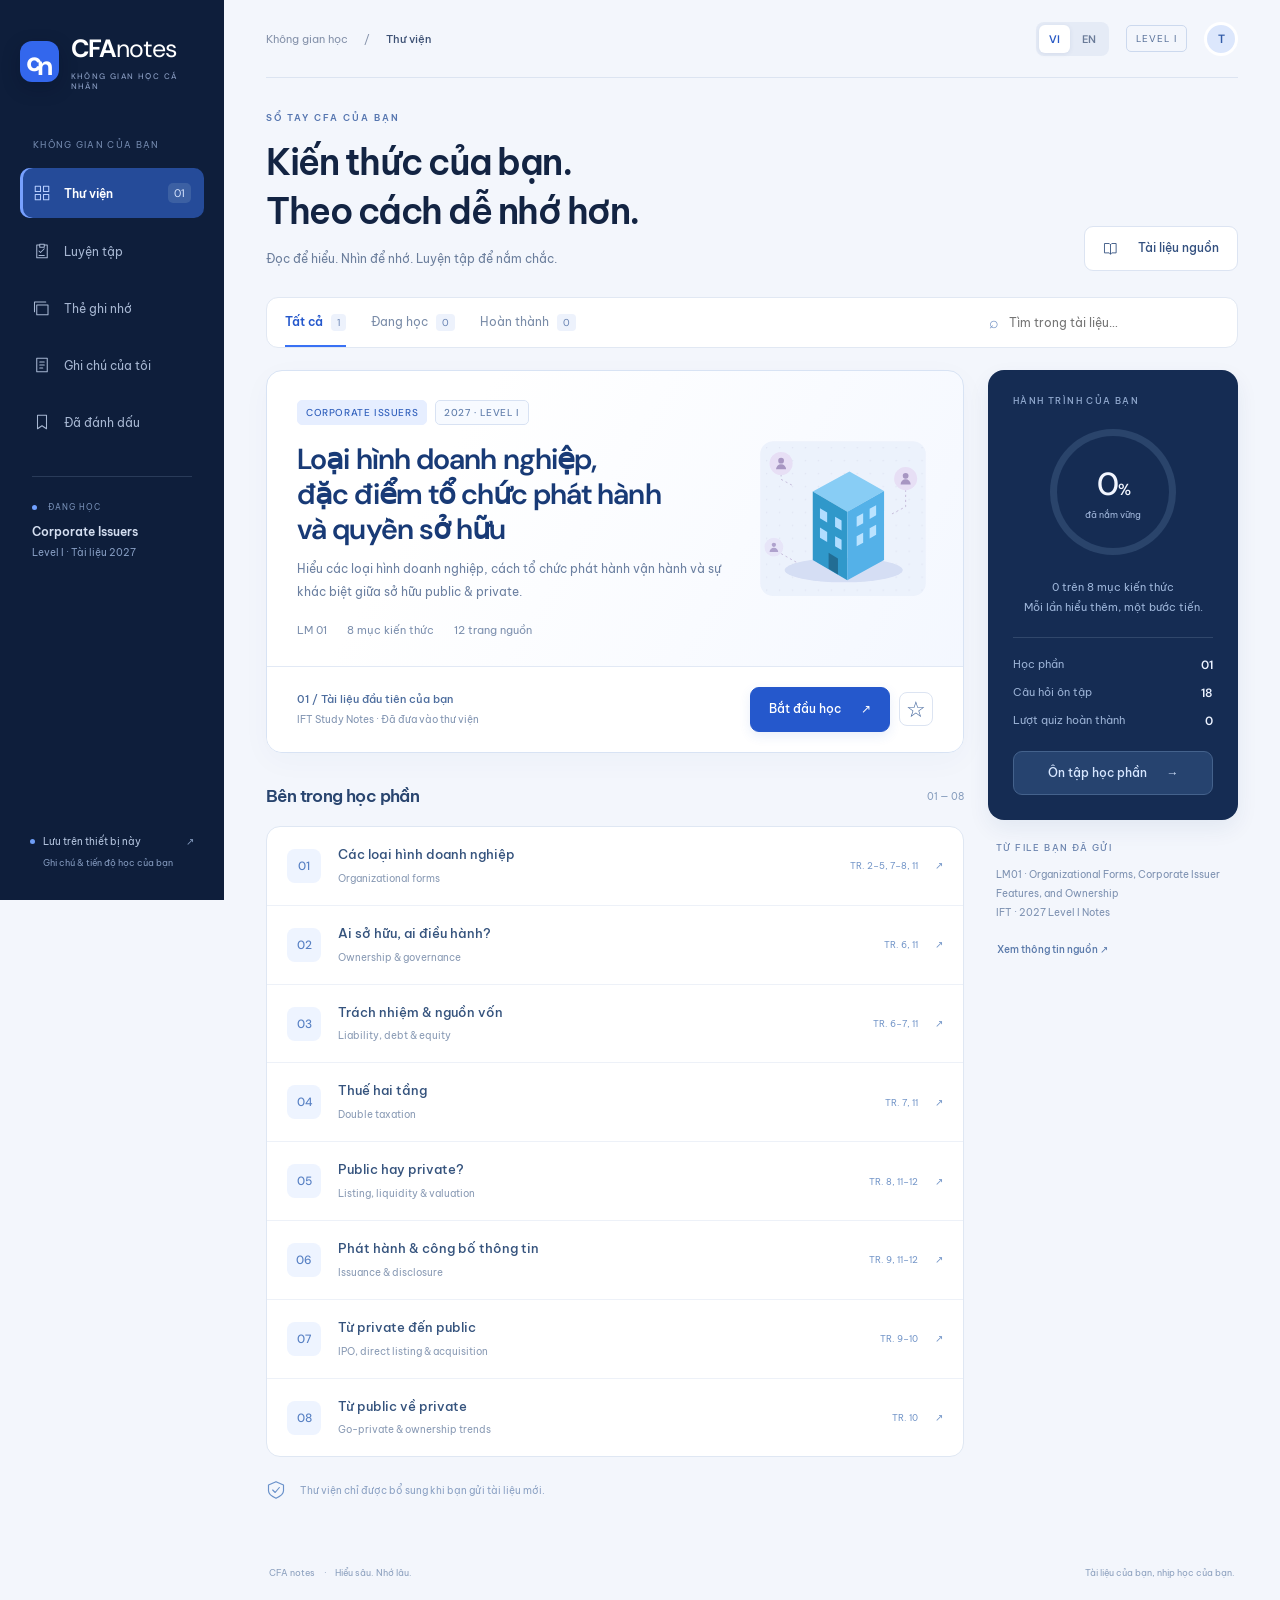
==== notebook.html @ a56c96fa "Adopt the Executive Study Suite design and add bilingual three-level case lessons and typeset formul" ====
<!doctype html><html lang="vi"><head><meta charset="UTF-8"><meta name="viewport" content="width=device-width,initial-scale=1"><meta name="theme-color" content="#0e1e3b"><meta name="description" content="CFA Notes — không gian học từ tài liệu của bạn. Đọc, hiểu qua sơ đồ và ôn tập."><title>CFA Notes — Không gian học của bạn</title><link rel="stylesheet" href="style.css?v=3"><link rel="stylesheet" href="redesign.css?v=3"></head><body><a class="skip" href="#content">Đến nội dung</a><aside class="sidebar"><a class="brand" href="#home"><span class="brand-icon">c<span>n</span></span><div>CFA<span>notes</span><small>KHÔNG GIAN HỌC CÁ NHÂN</small></div></a><div class="space-label">KHÔNG GIAN CỦA BẠN</div><nav id="nav"></nav><div class="side-course"><span class="orange-dot"></span> ĐANG HỌC<div>Corporate Issuers</div><small>Level I · Tài liệu 2027</small></div><div class="side-bottom"><a href="#settings"><span class="storage-dot"></span>Lưu trên thiết bị này <span>↗</span></a><small>Ghi chú & tiến độ học của bạn</small></div></aside><div class="shell"><header><div class="breadcrumb">Không gian học <span>/</span><b id="crumb">Thư viện</b></div><div class="top-meta"><span class="outline-tag">LEVEL I</span><a class="header-settings" href="#settings" aria-label="Tiến độ & dữ liệu"><svg viewBox="0 0 24 24" fill="none" stroke="currentColor" stroke-width="1.5"><path d="M4 7h16M4 17h16M8 4v6M16 14v6"/></svg></a><span class="avatar">T</span></div></header><main id="content" tabindex="-1"></main><footer><span>CFA notes <span class="footer-dot">·</span> Hiểu sâu. Nhớ lâu.</span><span>Tài liệu của bạn, nhịp học của bạn.</span></footer></div><dialog id="note-dialog"><form id="note-form"><div class="modal-top"><div><div class="eyebrow">SỔ TAY CÁ NHÂN</div><h2 id="note-heading">Thêm ghi chú</h2></div><button type="button" data-close aria-label="Đóng" class="icon-button">×</button></div><input type="hidden" name="id"><label>Tiêu đề<input name="title" required maxlength="160" placeholder="Điều mình muốn ghi nhớ…"></label><label>Gắn với mục<select name="section" id="note-section"></select></label><label>Nội dung<textarea name="body" rows="7" required placeholder="Viết lại theo cách hiểu của bạn…"></textarea></label><label>Ảnh ghi chú · PNG, JPEG, WebP · tối đa 2 MB<input name="image" type="file" accept="image/png,image/jpeg,image/webp"></label><label class="check-label"><input name="removeImage" type="checkbox"> Bỏ ảnh đang lưu</label><p class="error" id="note-error" role="alert"></p><button class="button dark" type="submit">Lưu ghi chú <span>↗</span></button></form></dialog><dialog id="source-dialog"><div class="modal-top"><div><div class="eyebrow">TÀI LIỆU NGUỒN · 01</div><h2>Học từ file bạn gửi</h2></div><button data-close class="icon-button" aria-label="Đóng">×</button></div><div id="source-info"></div></dialog><input id="import-file" type="file" accept="application/json" hidden><div id="toast" role="status"></div><script src="boot.js?v=3"></script></body></html>
---- style.css ----
@import url('https://fonts.googleapis.com/css2?family=Be+Vietnam+Pro:wght@400;500;600;700;800&family=DM+Sans:wght@400;500;600;700;800&display=swap');
:root{--bg:#f7f6f2;--paper:#fff;--ink:#252725;--muted:#777a73;--line:#e5e5dd;--orange:#d16640;--peach:#f5e9e1;--green:#56705b;--dark:#282d2a;--radius:17px}*{box-sizing:border-box}body{margin:0;background:var(--bg);color:var(--ink);font-family:'Be Vietnam Pro',sans-serif;font-size:14px;-webkit-font-smoothing:antialiased}button,input,textarea,select{font:inherit}button,a{-webkit-tap-highlight-color:transparent;touch-action:manipulation}a{color:inherit;text-decoration:none}button{cursor:pointer;color:inherit}button:disabled{cursor:default}button:focus-visible,a:focus-visible,input:focus-visible,textarea:focus-visible,select:focus-visible,summary:focus-visible{outline:3px solid #d48e6f;outline-offset:4px}.skip{position:fixed;top:-100px;left:20px;z-index:100;background:white;padding:15px}.skip:focus{top:10px}.sidebar{position:fixed;width:236px;inset:0 auto 0 0;background:#efefe8;border-right:1px solid #e1e2d8;padding:33px 21px 24px;display:flex;flex-direction:column;z-index:4}.brand{display:flex;align-items:center;gap:12px;font:700 24px 'DM Sans',sans-serif;letter-spacing:-1px}.brand>div>span{font-weight:400}.brand small{display:block;font:500 8px 'DM Sans',sans-serif;letter-spacing:1.4px;margin-top:6px;color:#85877b}.brand-icon{width:40px;height:41px;border:1.5px solid #d16640;border-radius:12px;display:flex;align-items:center;justify-content:center;color:#d16640;letter-spacing:-5px;padding-right:5px;font-size:27px}.brand-icon>span{transform:translateY(4px)}.space-label{font-size:9px;letter-spacing:1.3px;color:#818477;margin:50px 13px 18px}nav{display:grid;gap:6px}nav a{display:flex;gap:13px;align-items:center;min-height:47px;padding:12px 14px;border-radius:9px;font-size:12px;color:#696f63}nav a svg{width:18px;height:18px;flex-shrink:0}nav a.active{background:#fff;box-shadow:0 3px 6px #25272504;color:#282e26;font-weight:600}nav a.active svg{color:var(--orange)}nav a:hover{background:#ffffff80}nav .nav-count{margin-left:auto;font:11px 'DM Sans';background:#f0f1eb;border-radius:5px;padding:3px 6px}.side-course{border-top:1px solid #dbddd2;margin:30px 12px 0;padding-top:25px;font-size:8px;letter-spacing:1px;color:#898d7c}.side-course>div{font-size:11px;letter-spacing:0;color:#535d49;margin:12px 0 7px;font-weight:600}.side-course small{font-size:10px;letter-spacing:0;color:#8c9283}.orange-dot,.storage-dot{display:inline-block;width:5px;height:5px;border-radius:50%;background:var(--orange);margin-right:8px}.storage-dot{background:#819476}.side-bottom{margin-top:auto;padding:25px 10px 0}.side-bottom a{font-size:10px;display:flex;align-items:center}.side-bottom a>span:last-child{margin-left:auto;color:#85917a}.side-bottom small{display:block;font-size:9px;color:#929888;margin:9px 0 0 13px}.shell{margin-left:236px}header{height:86px;margin:0 45px;border-bottom:1px solid var(--line);display:flex;align-items:center;justify-content:space-between}.breadcrumb{color:#909286;font-size:11px;display:flex;gap:16px}.breadcrumb b{font-weight:500;color:#555e50}.top-meta{display:flex;gap:17px;align-items:center}.outline-tag{font:10px 'DM Sans';letter-spacing:1px;border:1px solid #d8dbd0;border-radius:5px;padding:6px 9px;color:#727b65}.avatar{background:#e4e8db;border:3px solid white;border-radius:50%;width:34px;height:34px;display:grid;place-items:center;font:600 12px 'DM Sans';color:#697556}main{max-width:1420px;margin:auto;padding:40px 45px 25px;min-height:calc(100vh - 145px)}main:focus{outline:none}.eyebrow{font-size:9px;letter-spacing:2px;font-weight:600;color:var(--orange);margin-bottom:15px}.page-heading{display:flex;justify-content:space-between;align-items:flex-end;gap:22px;margin-bottom:32px}h1{font-size:35px;line-height:1.35;letter-spacing:-1.4px;font-weight:500;margin:0 0 13px}h2{font-size:22px;font-weight:500;letter-spacing:-.6px;line-height:1.5;margin:0}h3{font-size:15px;font-weight:600;line-height:1.6;margin:0}p{line-height:1.9;margin:12px 0}.muted{font-size:12px;color:var(--muted)}.page-heading p{margin:0}.button{display:inline-flex;align-items:center;justify-content:center;gap:20px;border:1px solid #dfe2d6;border-radius:8px;padding:13px 18px;background:transparent;font-size:11px;font-weight:500;line-height:1.4;text-align:center}.button:hover{background:#eeeee7}.button.dark{background:var(--dark);border-color:var(--dark);color:white}.button.dark:hover{background:#41493f}.button.orange{background:var(--orange);border-color:var(--orange);color:white}.button.orange:hover{background:#b9512e}.button.text{border-color:transparent;padding:8px 0;color:#6f795f}.button.small{padding:9px 12px;font-size:10px}.button.light{background:white}.icon-button{width:34px;height:34px;border:1px solid var(--line);border-radius:8px;background:white;font-size:22px;display:grid;place-items:center;flex-shrink:0}.library-tools{display:flex;align-items:center;justify-content:space-between;border-bottom:1px solid var(--line);margin-bottom:24px;gap:18px}.tabs{display:flex;gap:25px}.tabs a,.tabs button{padding:13px 0 15px;font-size:11px;background:none;border:none;border-bottom:2px solid transparent;color:#84877b}.tabs .active{border-bottom-color:var(--orange);color:var(--ink);font-weight:600}.count{font:10px 'DM Sans';background:#e9eadf;border-radius:4px;padding:2px 6px;margin-left:5px}.search{display:flex;align-items:center;gap:10px;font-size:16px;color:#939786}.search input{background:transparent;border:0;padding:10px 0;font-size:11px;width:190px}.search input:focus{outline:none}.overview-grid{display:grid;grid-template-columns:minmax(0,1fr) 246px;gap:24px}.module-card{background:white;border:1px solid var(--line);border-radius:var(--radius);overflow:hidden}.module-top{display:grid;grid-template-columns:minmax(0,1fr) 205px;gap:14px;padding:29px 28px 25px;border-bottom:1px solid var(--line)}.pills{display:flex;gap:8px;align-items:center;flex-wrap:wrap}.pill{font:500 9px 'DM Sans',sans-serif;letter-spacing:.6px;color:#7d866d;border:1px solid #e2e6d9;border-radius:5px;padding:5px 8px;text-transform:uppercase}.pill.orange{background:#f8eee7;color:#b66d4d;border-color:#f8eee7}.module-title{font:500 29px/1.2 'DM Sans',sans-serif;letter-spacing:-.9px;margin:17px 0 12px;max-width:450px}.module-desc{font-size:11px;color:#86877b;line-height:1.9;max-width:450px}.module-art{width:100%;align-self:center;display:block}.module-meta{display:flex;gap:18px;font-size:10px;color:#848877;margin-top:20px;flex-wrap:wrap}.module-bottom{padding:19px 28px;display:flex;justify-content:space-between;align-items:center;gap:18px}.module-bottom .small-meta{font-size:10px;color:#8b917f}.module-bottom .small-meta strong{display:block;color:#606b54;font-weight:500;margin-bottom:7px}.module-actions{display:flex;gap:9px;align-items:center}.progress-card{background:#ecefe4;border:1px solid #e3e7d8;border-radius:var(--radius);padding:24px}.tiny-label{font-size:9px;letter-spacing:1.4px;color:#828b73;font-weight:500}.ring{width:115px;height:115px;margin:22px auto 18px;border-radius:50%;background:conic-gradient(#7b8e63 var(--pct),#dbe1cf 0);padding:6px}.ring>div{width:100%;height:100%;border-radius:50%;background:#ecefe4;display:flex;flex-direction:column;align-items:center;justify-content:center}.ring strong{font:500 32px 'DM Sans';letter-spacing:-1px}.ring small{font-size:9px;color:#839075;margin-top:4px}.progress-caption{text-align:center;color:#6e795e;font-size:10px;line-height:1.8}.divider{height:1px;background:#d9dfcc;margin:19px 0}.mini-row{display:flex;justify-content:space-between;font-size:10px;color:#7c876e;gap:10px;margin:12px 0}.mini-row b{font:600 12px 'DM Sans';color:#526146}.progress-card .button{width:100%;margin-top:10px;background:#fff9;border-color:#d9dfcc;color:#536345}.source-card{padding:20px 5px}.source-card p{font-size:10px;color:#959887;line-height:1.9}.source-card button{font-size:10px}.section-heading{display:flex;justify-content:space-between;align-items:center;gap:15px;margin:31px 0 17px}.section-heading h2{font-size:16px}.section-heading>span{font-size:10px;color:#989c8b}.lesson-list{border-top:1px solid var(--line)}.lesson-row{display:flex;align-items:center;padding:16px 3px;border-bottom:1px solid var(--line);gap:16px}.lesson-row:hover{background:#efefe8}.lesson-no{font:500 12px 'DM Sans';color:#a0a58f;min-width:30px}.lesson-row h3{font-size:12px;font-weight:500}.lesson-row p{font-size:9px;color:#929786;margin:4px 0 0}.lesson-row .row-end{margin-left:auto;display:flex;align-items:center;gap:17px;color:#9ba58a;font-size:10px}.lesson-row .row-end span{font-size:9px}.learning-footer{display:flex;align-items:center;gap:14px;padding:23px 0;color:#8a907e;font-size:10px}.learning-footer svg{width:20px}.study-shell{display:grid;grid-template-columns:208px minmax(0,1fr);gap:40px;align-items:start}.toc{position:sticky;top:25px}.toc-title{font-size:9px;letter-spacing:1px;color:#8e9581;margin:23px 0 14px}.toc a.item{display:flex;gap:10px;padding:12px 10px;border-radius:7px;font-size:10px;line-height:1.6;color:#858c78;margin:3px 0}.toc a.item>span{font:11px 'DM Sans';color:#a5ab98;flex-shrink:0}.toc a.item.active{color:#9d4f30;background:#f1e6dc}.toc a.item.active>span{color:#bd7857}.toc a.item.done:after{content:'✓';margin-left:auto;color:#7f9569}.toc .toc-bottom{border-top:1px solid var(--line);margin-top:20px;padding-top:18px}.reader{min-width:0;max-width:850px}.reader-head{padding-bottom:24px;border-bottom:1px solid var(--line)}.reader-head h1{font-size:30px;margin:13px 0 9px;letter-spacing:-1px}.reader-head .english{font:18px 'DM Sans';color:#8b9280}.reader-meta{display:flex;gap:12px;align-items:center;justify-content:space-between;margin-top:18px}.reader-meta span{font-size:10px;color:#8d947e}.reader-intro{font-size:14px;line-height:1.95;margin:25px 0;color:#656f59}.diagram{background:#f0f1e9;border:1px solid #e1e5d6;border-radius:13px;padding:23px;margin:24px 0}.diagram-label{font-size:9px;letter-spacing:1px;color:#879275;margin-bottom:20px}.diagram h3{font-size:15px}.form-tabs{display:grid;grid-template-columns:repeat(4,1fr);gap:6px;margin-bottom:22px}.form-tabs button{background:#fff6;border:1px solid #dce1d1;padding:10px 5px;border-radius:6px;font-size:10px}.form-tabs button.active{background:#4f6148;color:white;border-color:#4f6148}.form-picture{display:grid;grid-template-columns:1fr 44px 1fr;align-items:center;gap:10px}.entity{border:1px solid #d7ddca;background:#fafbf5;border-radius:10px;padding:18px 12px;text-align:center}.entity svg{display:block;width:40px;height:40px;margin:0 auto 10px;color:#8f9d7d}.entity b{font-size:13px;font-weight:500;display:block}.entity small{font-size:10px;line-height:1.7;color:#8a957c;display:block;margin-top:5px}.entity.dark{background:#3a4934;color:#fff;border-color:#3a4934}.entity.dark small{color:#bfccb3}.arrow{text-align:center;font-size:24px;color:#a0ad8b}.form-caption{font-size:11px;line-height:1.8;text-align:center;color:#758568;margin:17px 0 0}.concept-block{margin:29px 0}.concept-block .block-number{font:10px 'DM Sans';color:#c18b67;margin-bottom:7px;letter-spacing:1px}.concept-block p{font-size:13px;line-height:2;color:#67705d}.memory{border-left:3px solid #c68a5b;background:#f3ece2;padding:18px 21px;border-radius:0 8px 8px 0;margin:25px 0;font-size:12px;line-height:1.9;color:#856a4f}.memory strong{display:block;font-size:9px;letter-spacing:1px;margin-bottom:5px;color:#a47c55}.example{border:1px solid var(--line);background:#fff;padding:22px;border-radius:12px;margin:20px 0}.example p{font-size:12px;line-height:1.95;color:#69725e;margin-bottom:0}.caution{font-size:10px;line-height:1.9;color:#919580}.reader-end{padding:25px 0;border-top:1px solid var(--line);display:flex;gap:12px;justify-content:space-between;flex-wrap:wrap}.reader-links{display:flex;justify-content:space-between;gap:15px;margin-bottom:20px}.reader-links a{font-size:11px;color:#889375}.note-inline{margin:23px 0}.note-inline summary{font-size:11px;cursor:pointer;color:#7b876a;padding:13px 0}.note-inline textarea{width:100%;margin:8px 0}.note-inline .button{margin-top:3px}.flow3{display:grid;grid-template-columns:1fr 22px 1fr 22px 1fr;gap:6px;align-items:center}.flow3 .entity{padding:17px 8px}.flow3 .entity b{font-size:11px}.flow3 .entity small{font-size:9px}.flow3 .arrow{font-size:19px}.split-visual{display:grid;grid-template-columns:1fr 1fr;gap:14px}.visual-box{background:#fafbf6;border:1px solid #dbe1cd;border-radius:10px;padding:20px}.visual-box h3{font:500 21px 'DM Sans';margin:9px 0}.visual-box p{font-size:11px;line-height:1.8;color:#82906e;margin:0}.visual-box.accent{background:#e5eadb}.visual-symbol{font-size:24px;color:#9ba787}.claim{display:flex;height:42px;border-radius:6px;overflow:hidden;margin:20px 0 10px;font-size:11px}.claim div{display:flex;align-items:center;justify-content:center}.claim .debt{width:70%;background:#ced8be;color:#4c603d}.claim .equity{width:30%;background:#53694a;color:white}.tax-flow{display:flex;flex-direction:column;gap:8px}.tax-row{display:grid;grid-template-columns:1.3fr 1fr;gap:15px;align-items:center}.tax-bar{padding:13px;background:#d9dfca;border-radius:5px;font:500 17px 'DM Sans';min-width:120px;white-space:nowrap}.tax-bar.dark{background:#4a5c3d;color:white}.tax-bar.orange{background:#ead5c0;color:#946139}.tax-row>span{font-size:10px;color:#7d896a;line-height:1.7}.tax-total{display:flex;justify-content:space-between;align-items:center;margin-top:18px;padding-top:17px;border-top:1px solid #d9dfcd;font-size:11px;color:#7d896a}.tax-total strong{font:500 29px 'DM Sans';color:#4c5d3f}.tax-inputs{display:grid;grid-template-columns:1fr 1fr;gap:15px;margin-top:20px}.tax-inputs label{font-size:10px;color:#7b8868}.tax-inputs input{width:100%;padding:8px}.micro{font-size:9px;color:#939b85;line-height:1.8}.route-lines{display:grid;gap:11px}.route-line{display:grid;grid-template-columns:100px 1fr;gap:15px;align-items:center;padding:14px;background:#f9faf4;border:1px solid #dce2d0;border-radius:8px}.route-line b{font:600 13px 'DM Sans';color:#566546}.route-line span{font-size:10px;color:#849170;line-height:1.7}.table-wrap{overflow:auto;margin:20px 0;border:1px solid var(--line);border-radius:10px}table{border-collapse:collapse;width:100%;min-width:590px;background:#fff;font-size:10px;line-height:1.8}th,td{padding:13px 15px;text-align:left;border-bottom:1px solid var(--line);vertical-align:top}th{background:#eff1e7;color:#71815c;font-weight:500}td{color:#7c846e}.quiz-layout{max-width:850px;margin:auto}.quiz-intro{display:grid;grid-template-columns:1fr 200px;gap:25px;align-items:center;background:#fff;border:1px solid var(--line);border-radius:16px;padding:32px}.big-number{font:500 90px 'DM Sans';color:#c7cfbb;line-height:1;text-align:center;letter-spacing:-6px}.big-number small{font:10px 'Be Vietnam Pro';display:block;letter-spacing:1px;margin-top:12px;color:#8c987c}.quiz-intro h2{font-size:25px}.quiz-form{display:grid;grid-template-columns:1fr 1fr;gap:18px;margin:24px 0}.quiz-form label{font-size:11px;color:#7a846b}.quiz-form select{width:100%;margin-top:9px}.quiz-progress{height:4px;background:#e3e6d9;border-radius:5px;margin:19px 0 24px;overflow:hidden}.quiz-progress>div{background:#c98459;height:100%}.quiz-meta{display:flex;justify-content:space-between;align-items:center;font-size:11px;color:#8a927c}.question-panel{background:white;border:1px solid var(--line);border-radius:15px;padding:31px}.question-panel h2{font-size:23px;line-height:1.7;margin:17px 0 25px}.answers{display:grid;gap:11px}.answer{display:flex;gap:15px;align-items:center;text-align:left;background:#fafbf7;border:1px solid #e2e5d9;border-radius:9px;padding:16px;font-size:12px;line-height:1.7}.answer .letter{font:12px 'DM Sans';width:28px;height:28px;display:grid;place-items:center;border:1px solid #dfe4d5;border-radius:6px;flex-shrink:0;color:#8c977a}.answer:hover:not(:disabled){background:#f0f2e8;border-color:#a6b291}.answer.correct{background:#eef3e7;border-color:#91a776}.answer.wrong{background:#fbede6;border-color:#cd9477}.answer:disabled{color:inherit;opacity:1}.feedback{margin-top:22px;padding:19px;background:#f0f3e9;border-radius:9px;font-size:12px;line-height:1.9}.feedback.bad{background:#f8eee6}.feedback b{font-size:12px;display:block;margin-bottom:5px}.feedback a{font-size:10px;text-decoration:underline;color:#7f8a6b}.quiz-next{display:flex;justify-content:flex-end;margin-top:20px}.result-score{font:500 66px 'DM Sans';letter-spacing:-3px;margin:20px 0 0}.review-item{padding:20px 0;border-top:1px solid var(--line)}.review-item p{font-size:12px;color:#7c856f}.flashcard{background:#eeeee3;border:1px solid #dedfce;border-radius:18px;padding:38px;min-height:330px;display:flex;flex-direction:column;align-items:center;justify-content:center;text-align:center;gap:24px;width:100%;margin:24px 0}.flashcard h2{max-width:550px;font-size:25px;line-height:1.7}.flashcard p{max-width:550px;font-size:17px;line-height:1.9;margin:0}.flashcard .hint{font-size:10px;color:#9ba084;display:flex;align-items:center;gap:8px}.flash-actions{display:flex;align-items:center;justify-content:space-between;gap:12px}.panel{background:white;border:1px solid var(--line);border-radius:14px;padding:27px;margin-bottom:20px}.notes-grid{display:grid;grid-template-columns:repeat(2,minmax(0,1fr));gap:19px}.note-card{padding:23px;background:white;border:1px solid var(--line);border-radius:13px}.note-card h3{margin:9px 0}.note-card p{font-size:12px;color:#7d866f;white-space:pre-wrap;overflow-wrap:anywhere}.note-card img{max-width:100%;max-height:300px;object-fit:contain;border-radius:8px}.note-card .note-actions{display:flex;gap:12px;margin-top:20px}.empty{border:1px dashed #d6dacb;padding:40px;text-align:center;border-radius:14px;color:#8b957c;font-size:12px;line-height:2;grid-column:1/-1}.settings-grid{display:grid;grid-template-columns:1fr 1fr;gap:22px}.settings-grid p{font-size:12px;color:#889078}.actions{display:flex;gap:10px;flex-wrap:wrap}.history-row{display:flex;justify-content:space-between;padding:14px 0;border-bottom:1px solid var(--line);font-size:11px;color:#828c72}.source-title{font:500 23px/1.5 'DM Sans';margin:20px 0}.source-name{font-size:11px;overflow-wrap:anywhere;line-height:1.9;color:#858d77}.source-info-note{font-size:12px;color:#7f896d;line-height:1.9}.source-details{border-top:1px solid var(--line);margin-top:20px;padding-top:10px}.source-details .mini-row{font-size:11px}.source-details .mini-row b{color:var(--ink)}.banner{background:#f1ede4;border:1px solid #e8e0d1;border-radius:10px;padding:15px 18px;margin:0 0 23px;color:#9a8364;font-size:11px;line-height:1.8}.bookmark-list{display:grid;gap:14px}.bookmark-item{display:flex;align-items:center;justify-content:space-between;gap:18px;padding:20px;background:white;border:1px solid var(--line);border-radius:10px}.bookmark-item h3{font-size:13px}.bookmark-item p{font-size:10px;color:#959d87;margin:6px 0 0}.summary-check{border:1px solid var(--line);background:#fff;padding:18px;border-radius:10px;margin:22px 0;font-size:11px;color:#838d73}.summary-check summary{cursor:pointer}input,textarea,select{background:#fff;border:1px solid #dfe2d6;color:var(--ink);border-radius:7px;padding:12px;max-width:100%}textarea{resize:vertical;line-height:1.8}dialog{width:min(630px,94vw);max-height:88vh;border:1px solid #e4e6dc;border-radius:18px;padding:30px;color:var(--ink);overflow:auto;box-shadow:0 25px 80px #242e2326}dialog::backdrop{background:#29302169;backdrop-filter:blur(4px)}.modal-top{display:flex;justify-content:space-between;gap:15px;align-items:flex-start}.modal-top .eyebrow{margin-bottom:8px}dialog label{display:block;font-size:11px;color:#7d886d;margin:20px 0}dialog label>input:not([type=checkbox]),dialog label>textarea,dialog label>select{display:block;width:100%;margin-top:8px}.check-label{display:flex!important;gap:8px;align-items:center}.error{color:#b45837;font-size:11px}#toast{position:fixed;bottom:22px;left:50%;transform:translateX(-50%);max-width:min(600px,90vw);padding:15px 22px;background:#343f2c;color:#fff;border-radius:10px;font-size:12px;line-height:1.8;box-shadow:0 10px 25px #0002;display:none;z-index:20}footer{max-width:1420px;margin:auto;padding:20px 45px 25px;display:flex;justify-content:space-between;color:#a4aa97;font-size:9px}.footer-dot{padding:0 7px}.danger{color:#bd7659}.hidden{display:none!important}
@media(min-width:1550px){main{padding-top:48px}.module-title{font-size:35px}.module-top{grid-template-columns:1fr 260px;padding:34px}.overview-grid{grid-template-columns:1fr 280px}.module-bottom{padding:21px 34px}.module-art{max-height:240px}}
@media(max-width:1150px){.sidebar{width:205px;padding:30px 15px}.shell{margin-left:205px}header{margin:0 28px}main{padding:30px 28px}.overview-grid{grid-template-columns:minmax(0,1fr) 210px;gap:18px}.module-top{grid-template-columns:1fr 140px;padding:23px}.module-title{font-size:24px}.module-bottom{padding:18px 23px;align-items:flex-start;flex-direction:column}.progress-card{padding:21px}.study-shell{grid-template-columns:175px minmax(0,1fr);gap:25px}.reader-head h1{font-size:26px}h1{font-size:31px}.form-tabs button{font-size:9px}.flow3 .entity{padding:14px 5px}.flow3 .entity small{font-size:8px}}
@media(max-width:900px){.overview-grid{grid-template-columns:1fr}.overview-aside{display:grid;grid-template-columns:1fr 1fr;gap:20px}.progress-card{display:none}.module-bottom{flex-direction:row;align-items:center}.module-top{grid-template-columns:1fr 190px}.source-card{grid-column:1/-1;padding:0}.study-shell{grid-template-columns:1fr}.toc{position:static}.toc .toc-title,.toc .toc-bottom{display:none}.toc-items{display:flex;overflow:auto;margin-top:15px;gap:6px;padding-bottom:7px}.toc a.item{min-width:150px;margin:0;border:1px solid var(--line);padding:11px}.toc a.item.done:after{display:none}.study-shell{gap:23px}.settings-grid{grid-template-columns:1fr}.reader{max-width:none}.page-heading h1{font-size:29px}.source-card p{margin:5px 0}.quiz-intro{grid-template-columns:1fr 130px}.big-number{font-size:70px}}
@media(max-width:680px){.sidebar{position:static;width:100%;padding:19px 18px 0;border-right:0;border-bottom:1px solid #e0e2d5}.brand{font-size:23px}.brand small{font-size:7px}.brand-icon{width:34px;height:35px;font-size:23px}.space-label,.side-course,.side-bottom{display:none}nav{display:flex;overflow-x:auto;gap:5px;margin-top:21px;padding-bottom:9px}nav a{font-size:10px;gap:7px;padding:9px 11px;min-height:38px;white-space:nowrap;border-radius:6px}nav a svg{width:15px;height:15px}nav .nav-count{font-size:9px;padding:2px 4px}.shell{margin-left:0}header{height:58px;margin:0 20px}.breadcrumb{font-size:10px;gap:10px}.top-meta{gap:10px}.avatar{width:29px;height:29px}.outline-tag{font-size:9px}main{padding:26px 19px 15px}.page-heading{align-items:flex-start;margin-bottom:25px;gap:14px}.page-heading h1{font-size:29px;letter-spacing:-1.2px}.page-heading .button{font-size:10px;padding:10px 12px;gap:8px;flex-shrink:0}.page-heading p{font-size:11px}.eyebrow{font-size:8px;letter-spacing:1.6px;margin-bottom:11px}.library-tools{gap:10px;flex-wrap:wrap;align-items:flex-start}.tabs{gap:20px}.tabs a{font-size:11px}.search{width:100%;order:2;border-top:1px solid var(--line);padding:5px 0}.search input{width:100%}.module-top{grid-template-columns:1fr;padding:23px;gap:10px}.module-art{width:150px;grid-row:1;justify-self:end;margin-bottom:-70px;opacity:.3;pointer-events:none}.module-top>div{position:relative;z-index:1}.module-title{font-size:28px;max-width:350px;margin-top:20px}.module-desc{font-size:11px}.module-meta{gap:14px;font-size:9px}.module-bottom{padding:18px 23px;flex-wrap:wrap;gap:15px}.module-bottom .button{font-size:11px;padding:12px 15px}.module-bottom .small-meta{font-size:9px}.section-heading{margin-top:28px}.section-heading h2{font-size:15px}.section-heading>span{font-size:9px}.lesson-row{gap:10px;padding:16px 2px}.lesson-row h3{font-size:12px}.lesson-row p{font-size:9px}.lesson-row .row-end{gap:10px}.lesson-row .row-end span{display:none}.lesson-no{min-width:22px;font-size:11px}.learning-footer{padding:18px 0;font-size:9px;line-height:1.8}.overview-grid{gap:9px}.source-card p{font-size:9px}.source-card{padding-top:12px}.reader-head h1{font-size:27px}.reader-head .english{font-size:17px}.reader-intro{font-size:13px}.reader-meta span{font-size:9px}.diagram{padding:17px}.form-tabs{grid-template-columns:1fr 1fr}.form-tabs button{font-size:10px}.form-picture{gap:6px;grid-template-columns:1fr 22px 1fr}.entity b{font-size:12px}.entity small{font-size:9px}.form-caption{font-size:10px}.flow3{grid-template-columns:1fr;gap:7px}.flow3 .arrow{transform:rotate(90deg);line-height:1}.flow3 .entity{padding:14px;display:flex;flex-direction:column;align-items:center}.flow3 .entity small{font-size:10px}.flow3 .entity b{font-size:13px}.flow3 .entity svg{width:30px;height:30px;margin-bottom:7px}.split-visual{gap:9px}.visual-box{padding:15px 12px}.visual-box h3{font-size:19px}.visual-box p{font-size:10px}.concept-block p{font-size:13px}.memory{font-size:11px}.example{padding:18px}.example p{font-size:12px}.caution{font-size:10px}.reader-end .button{font-size:10px;gap:10px;padding:12px}.tax-row{grid-template-columns:1.2fr 1fr;gap:10px}.tax-bar{font-size:16px;padding:11px}.tax-row>span{font-size:9px}.tax-inputs{gap:10px}.route-line{grid-template-columns:74px 1fr;gap:10px}.route-line b{font-size:12px}.route-line span{font-size:10px}.quiz-intro{grid-template-columns:1fr;padding:24px}.big-number{display:none}.quiz-intro h2{font-size:23px}.quiz-form{grid-template-columns:1fr;gap:0}.question-panel{padding:22px}.question-panel h2{font-size:20px}.answer{padding:13px;font-size:12px;gap:10px}.quiz-meta{font-size:10px}.flashcard{padding:25px;min-height:330px}.flashcard h2{font-size:23px}.flashcard p{font-size:17px}.flash-actions .button{padding:11px 12px;gap:8px;font-size:10px}.notes-grid{grid-template-columns:1fr}.settings-grid{gap:0}.panel{padding:22px}.bookmark-item{padding:17px}.bookmark-item h3{font-size:12px}.bookmark-item .button{flex-shrink:0}footer{padding:20px;font-size:8px}footer>span:last-child{display:none}.source-title{font-size:21px}dialog{padding:24px}.modal-top h2{font-size:20px}}
@media(prefers-reduced-motion:no-preference){.module-card,.button,.answer{transition:background .15s,border-color .15s}.reader,.quiz-layout{animation:appear .2s ease-out}@keyframes appear{from{opacity:.4;transform:translateY(4px)}to{opacity:1;transform:translateY(0)}}}
/* Prevent the horizontal table-of-contents from sizing the reader column. */
.toc{min-width:0}.toc-items{max-width:100%}.reader{width:100%}.diagram{margin-left:0;margin-right:0}.header-settings{display:none}.module-desc{color:#747c68}.lesson-row p{color:#7f8971}
@media(max-width:900px){.study-shell{grid-template-columns:minmax(0,1fr)}.toc-items{width:100%}}
@media(max-width:680px){.page-heading{flex-direction:column;align-items:flex-start}.page-heading h1{font-size:28px}.page-heading .button{padding:9px 12px}.sidebar{padding-bottom:0}nav{display:grid;grid-template-columns:repeat(5,minmax(0,1fr));gap:3px;overflow:visible;margin-top:17px;padding-bottom:10px}nav a{display:flex;flex-direction:column;justify-content:flex-start;text-align:center;gap:6px;padding:9px 2px;font-size:9px;line-height:1.5;white-space:normal;min-width:0}nav a svg{width:17px;height:17px}nav .nav-count{display:none}.header-settings{display:flex;align-items:center;color:#7c896c}.header-settings svg{width:17px;height:17px}.module-art{display:none}.module-title{font-size:27px}.reader-intro{overflow-wrap:anywhere}.toc a.item{flex:0 0 150px}.reader-meta{gap:8px}.reader-meta span{flex:1}.reader-meta .button{flex-shrink:0}}
---- redesign.css ----
/* Edition 3: midnight blue study workspace. */
:root{--bg:#f3f6fc;--paper:#fff;--ink:#132443;--muted:#62718b;--line:#dfe6f2;--orange:#3464e6;--peach:#edf2ff;--green:#3464e6;--dark:#183c92;--radius:16px}
body{background:var(--bg);color:var(--ink)}
.sidebar{background:#0e1e3b;border:0;width:224px;padding:32px 20px;color:#c3cde0}.shell{margin-left:224px}.brand{color:#fff;font-size:25px}.brand-icon{border:0;background:#3367ed;color:white;box-shadow:0 6px 18px #020d2440}.brand small{color:#879abf}.space-label{color:#7389ae;font-size:9px;margin-top:48px}nav{gap:9px}nav a{color:#a7b7d2;padding:15px 13px;font-size:12px;border-radius:10px}nav a.active{color:white;background:#254b99;box-shadow:inset 3px 0 #78a1ff}nav a.active svg{color:#b7ceff}nav a:hover{background:#1c345c}nav .nav-count{background:#3c60a3;color:#d9e6ff}.side-course{border-color:#293b59;color:#7890b7}.side-course>div{color:#d5dff1;font-size:12px}.side-course small{color:#869dc2}.orange-dot{background:#71a1ff}.side-bottom a{color:#b5c5df}.side-bottom small,.side-bottom a>span:last-child{color:#849abe}.storage-dot{background:#6e9df6}
header{height:78px;background:transparent;margin:0 42px;border-color:#dce4f1}.breadcrumb{color:#8592aa}.breadcrumb b{color:#3e5275}.outline-tag{color:#577099;border-color:#ccd9ee}.avatar{background:#dce7fc;color:#315ba8}.language-switch{display:flex;background:#e5ebf6;padding:3px;border-radius:8px;gap:2px}.language-switch button{border:0;background:none;border-radius:6px;color:#6a7b98;font:600 11px 'DM Sans';padding:7px 10px}.language-switch button.active{background:#fff;color:#2859c5;box-shadow:0 1px 5px #16356815}
main{padding:34px 42px 24px}h1{font-weight:600;letter-spacing:-1.5px;font-size:36px}.page-heading{margin-bottom:26px}.eyebrow{color:#5676b0;font-size:9px}.page-heading .muted{font-size:12px;color:#6b7e9c}.page-heading>.button{background:white;border-color:#d8e2f2}.button{border-color:#d4def0;color:#33507f;border-radius:9px;font-size:12px;padding:13px 18px}.button:hover{background:#eaf0fd}.button.dark{background:#2558cc;border-color:#2558cc;box-shadow:0 4px 12px #2c61ce1c;color:white}.button.dark:hover{background:#1746b2}.button.text{color:#5979aa}.button.light,.icon-button{background:white;border-color:#dce4f2}.button.small{font-size:11px}.icon-button{color:#45679d}
.library-tools{border-bottom:0;background:white;border:1px solid #e1e8f3;border-radius:12px;padding:0 18px;margin-bottom:22px}.tabs button,.tabs a{color:#7a8ca8;font-size:12px;padding:16px 0}.tabs .active{color:#2558cc;border-color:#3971f4}.count{background:#edf2fc;color:#6782b2}.search{color:#7090c3}.search input{color:#29466f;font-size:12px;width:210px}.overview-grid{grid-template-columns:minmax(0,1fr) 250px;gap:24px}
.module-card{background:linear-gradient(120deg,#fff 25%,#f3f7ff);border-color:#d8e3f4;box-shadow:0 8px 30px #203e7308}.module-top{padding:29px 30px;grid-template-columns:minmax(0,1fr) 180px;min-height:260px;gap:10px;border-color:#e2e9f5}.module-title{font-weight:600;font-size:29px;line-height:1.2;color:#183a76;letter-spacing:-.9px}.module-desc{font-size:12px;color:#6c80a1;line-height:1.85}.module-art{filter:hue-rotate(180deg) saturate(1.3);border-radius:14px}.pill{color:#6480ad;border-color:#d8e2f3;background:#f7faff;font-size:10px}.pill.orange{background:#e6eeff;color:#3261bd;border-color:#e6eeff}.module-meta{color:#7d90ae;font-size:11px;gap:20px}.module-bottom{padding:20px 30px;background:#fff}.module-bottom .small-meta{color:#8295b2;font-size:10px}.module-bottom .small-meta strong{color:#4d6d9e;font-size:11px}
.progress-card{background:#152c53;border:0;color:white;padding:25px;box-shadow:0 9px 22px #12386d12}.progress-card .tiny-label{color:#91a9ce}.ring{background:conic-gradient(#7daaff var(--pct),#2a446b 0);width:126px;height:126px;padding:7px;margin:23px auto}.ring>div{background:#152c53}.ring strong{color:#f2f6ff}.ring small{color:#a2b8dc}.progress-caption{color:#9db5d9;font-size:11px}.divider{background:#30476b}.mini-row{font-size:11px;color:#8d9fba}.progress-card .mini-row{color:#9bb2d5}.progress-card .mini-row b{color:#ebf2ff}.progress-card .button{color:#d6e6ff;border-color:#44628c;background:#26436f}.progress-card .button:hover{background:#335480}.tiny-label{color:#6e86b0}.source-card{padding:22px 8px}.source-card p{color:#7d91b1}.source-card button{color:#5272a4}.section-heading h2{font-weight:600;color:#29456f;font-size:17px}.section-heading>span{color:#879dbd}.lesson-list{border:1px solid #dfe7f3;background:white;border-radius:14px;overflow:hidden}.lesson-row{padding:17px 20px;gap:17px;border-color:#edf1f8}.lesson-row:last-child{border:0}.lesson-row:hover{background:#f1f6ff}.lesson-no{color:#5881c4;background:#eef4ff;border-radius:8px;width:34px;height:34px;display:grid;place-items:center}.lesson-row h3{font-size:13px;font-weight:500;color:#35537d}.lesson-row p{font-size:10px;color:#8a9bb5}.lesson-row .row-end{color:#7597c9}.learning-footer{color:#8ba1c3}.learning-footer svg{color:#6991ca}
.toc .toc-title,.toc .micro{color:#8298ba}.toc a.item{color:#6d84a8;font-size:11px}.toc a.item>span{color:#8ba5ca}.toc a.item.active{background:#e0ebff;color:#2454a4}.toc a.item.active>span{color:#3268c8}.toc a.item.done:after{color:#3f78cf}.reader{background:white;border:1px solid #e1e8f4;border-radius:16px;padding:30px}.study-shell{gap:26px;grid-template-columns:195px minmax(0,1fr)}.reader-head{border-color:#e2e9f4}.reader-head h1{color:#204478;font-size:30px}.reader-head .english{color:#8298ba}.reader-meta span{color:#8396b5}.reader-intro{color:#4d6488;font-size:14px}.concept-block p{color:#50688a;font-size:14px;line-height:1.95}.concept-block h3{color:#284d83;font-size:16px}.concept-block .block-number{color:#7294c7}.diagram{background:#f1f6ff;border-color:#dce7fa;padding:22px}.diagram-label{color:#678bc2}.form-tabs button{background:#fff;border-color:#d4e1f7;color:#7390bc}.form-tabs button.active{background:#2b5db7;border-color:#2b5db7;color:white}.entity{background:white;border-color:#d7e4f9}.entity svg{color:#759ad5}.entity b{color:#41669e}.entity small{color:#8aa2c6}.entity.dark{background:#204a91;border-color:#204a91}.entity.dark b{color:white}.entity.dark small{color:#a6c6f4}.arrow{color:#82a8df}.form-caption{color:#708cb4}.visual-box{background:white;border-color:#dce7fa}.visual-box.accent{background:#e2edff}.visual-box h3{color:#315b97}.visual-box p{color:#7694bd}.visual-symbol{color:#7ca1d5}.memory{background:#edf3ff;color:#42679f;border-color:#6a93dc}.memory strong{color:#658cca}.example{background:#f8faff;border-color:#dce6f5}.example p{color:#637fa7}.caution{color:#8294af}.summary-check{color:#7190bc;border-color:#dfe8f8;background:#fff}.tax-bar{background:#d8e6fb;color:#42679d}.tax-bar.orange{background:#e6edfa;color:#758eb7}.tax-bar.dark{background:#254e93;color:white}.tax-row>span{color:#728fb8}.tax-total{border-color:#dce6f7;color:#738fba}.tax-total strong{color:#3264b7}.tax-inputs label{color:#7692bb}.route-line{background:white;border-color:#dce7fa}.route-line b{color:#426ca8}.route-line span{color:#7e98be}.claim .debt{background:#d5e4fa;color:#5d7eac}.claim .equity{background:#3b6db9}.micro{color:#8398b8}.note-inline summary{color:#537fb9}.reader-end{border-color:#e3ebf6}.reader-links a{color:#668fc8}.table-wrap{border-color:#dfe8f6}th{background:#edf3fd;color:#587cac}td{color:#6d86ab}th,td{border-color:#e8eef8}
.quiz-intro,.question-panel,.panel,.note-card,.bookmark-item{background:white;border-color:#dce6f5;box-shadow:0 4px 18px #1b447704}.quiz-intro h2,.question-panel h2,.panel h2{color:#244777}.big-number{color:#c1d3f2}.big-number small{color:#7d98c1}.quiz-form label,.quiz-meta{color:#728db6}.quiz-progress{background:#dfe8f9}.quiz-progress>div{background:#4078de}.answer{background:#f9fbff;border-color:#dce7f8;color:#486a98;font-size:13px}.answer .letter{color:#7395c9;border-color:#d3e2f7}.answer:hover:not(:disabled){background:#edf4ff;border-color:#8eb0e5}.answer.correct{background:#e9f6f2;border-color:#70bca5}.answer.wrong{background:#fff0f0;border-color:#de9292}.feedback{background:#eaf3ff;color:#577ba9}.feedback.bad{background:#fff0ee;color:#a06c62}.feedback a{color:#6486b5}.flashcard{background:linear-gradient(135deg,#172f58,#295598);border-color:#1d3f74;box-shadow:0 12px 35px #173e7620;color:#fff;min-height:370px}.flashcard .tiny-label{color:#91b8f0}.flashcard .hint{color:#9bbce9}.flashcard h2,.flashcard p{color:white}.notes-grid .note-card p{color:#6a84aa}.note-actions .danger{color:#bd6464}.empty{border-color:#cbdaf0;color:#7691b8}.settings-grid p{color:#6d86aa}.history-row{color:#7391b8;border-color:#e5edf8}.source-title{color:#315b96}.source-name,.source-info-note{color:#728caf}.source-details{border-color:#e3ebf8}.banner{background:#edf3ff;border-color:#d6e4fb;color:#6b8bb9}input,textarea,select{border-color:#d6e2f5;color:#345b91;background:#fff}.muted{color:#738aaa}dialog{border-color:#dce6f5;box-shadow:0 25px 80px #102d5533;background:#fff}.modal-top h2{color:#2a5087}dialog label{color:#718bb2}#toast{background:#203f74}footer{color:#8ca0be}.header-settings{color:#6d8bb7}
@media(min-width:1550px){.module-top{grid-template-columns:1fr 250px}.module-title{font-size:34px}}
@media(max-width:1150px){.sidebar{width:200px;padding:28px 15px}.shell{margin-left:200px}main{padding:28px}.overview-grid{grid-template-columns:1fr 210px;gap:18px}.module-top{grid-template-columns:1fr 130px;padding:24px}.module-title{font-size:26px}.module-bottom{padding:20px 24px}.reader{padding:23px}.study-shell{grid-template-columns:165px minmax(0,1fr);gap:20px}}
@media(max-width:900px){.overview-grid{grid-template-columns:1fr}.study-shell{grid-template-columns:minmax(0,1fr)}.module-top{grid-template-columns:1fr 180px}.toc a.item{border-color:#d9e4f5}.reader{max-width:none}}
@media(max-width:680px){.sidebar{position:static;width:100%;padding:20px 18px 0;background:#0e1e3b}.shell{margin-left:0}.brand{font-size:24px}nav{gap:4px;margin-top:20px}nav a{font-size:9px;padding:10px 2px;min-height:58px;gap:8px;border-radius:8px}nav a.active{box-shadow:none;background:#294f96}header{margin:0 19px;height:62px}.top-meta{gap:9px}.outline-tag,.avatar{display:none}.language-switch button{padding:7px 9px}.breadcrumb{font-size:10px}main{padding:25px 18px 18px}.page-heading{gap:18px}h1,.page-heading h1{font-size:29px}.library-tools{padding:0 13px}.tabs{gap:18px}.tabs button{font-size:11px}.search{border-color:#e7edf7}.search input{font-size:11px}.module-top{padding:23px;grid-template-columns:1fr;min-height:0}.module-title{font-size:28px}.module-desc{font-size:12px}.module-bottom{padding:18px 23px}.module-meta{font-size:10px}.module-actions .button{font-size:12px}.lesson-row{padding:17px 14px;gap:12px}.lesson-row h3{font-size:12px}.lesson-row p{font-size:10px}.lesson-no{width:31px;min-width:31px;height:31px}.reader{padding:21px 17px}.reader-head h1{font-size:26px}.reader-intro,.concept-block p{font-size:13px}.concept-block h3{font-size:15px}.diagram{padding:16px}.form-tabs button{font-size:10px}.reader-meta .button{font-size:10px;padding:8px}.quiz-intro{padding:24px}.flashcard{min-height:350px}.question-panel{padding:22px}.source-card p{font-size:10px}}

.result-summary{display:flex;align-items:center;justify-content:space-between;gap:36px}.result-details{min-width:0}.result-chart{flex:0 0 200px;width:200px;height:200px;padding:17px;border-radius:50%;background:conic-gradient(#2c5cdb 0 var(--accuracy),#e7edf8 var(--accuracy) 100%);box-shadow:0 8px 28px #204dba10}.result-chart>div{height:100%;border-radius:50%;background:white;display:flex;align-items:center;justify-content:center;flex-direction:column}.result-chart strong{font-size:43px;line-height:1.2;letter-spacing:-2px;color:#163c91}.result-chart strong span{font-size:23px;letter-spacing:0}.result-chart small{color:#637794;margin-top:7px;font-size:12px}@media(max-width:600px){.result-summary{flex-direction:column-reverse;align-items:flex-start;gap:24px}.result-chart{align-self:center;flex-basis:160px;width:160px;height:160px;padding:13px}.result-chart strong{font-size:36px}}

.review-item{padding:22px 0}.review-item+.review-item{border-top:1px solid var(--line)}.review-item:last-child{padding-bottom:0}.review-item h3{margin:0 0 12px;line-height:1.55}.review-item p{margin:0 0 12px}.review-group>.tiny-label{margin-bottom:2px}
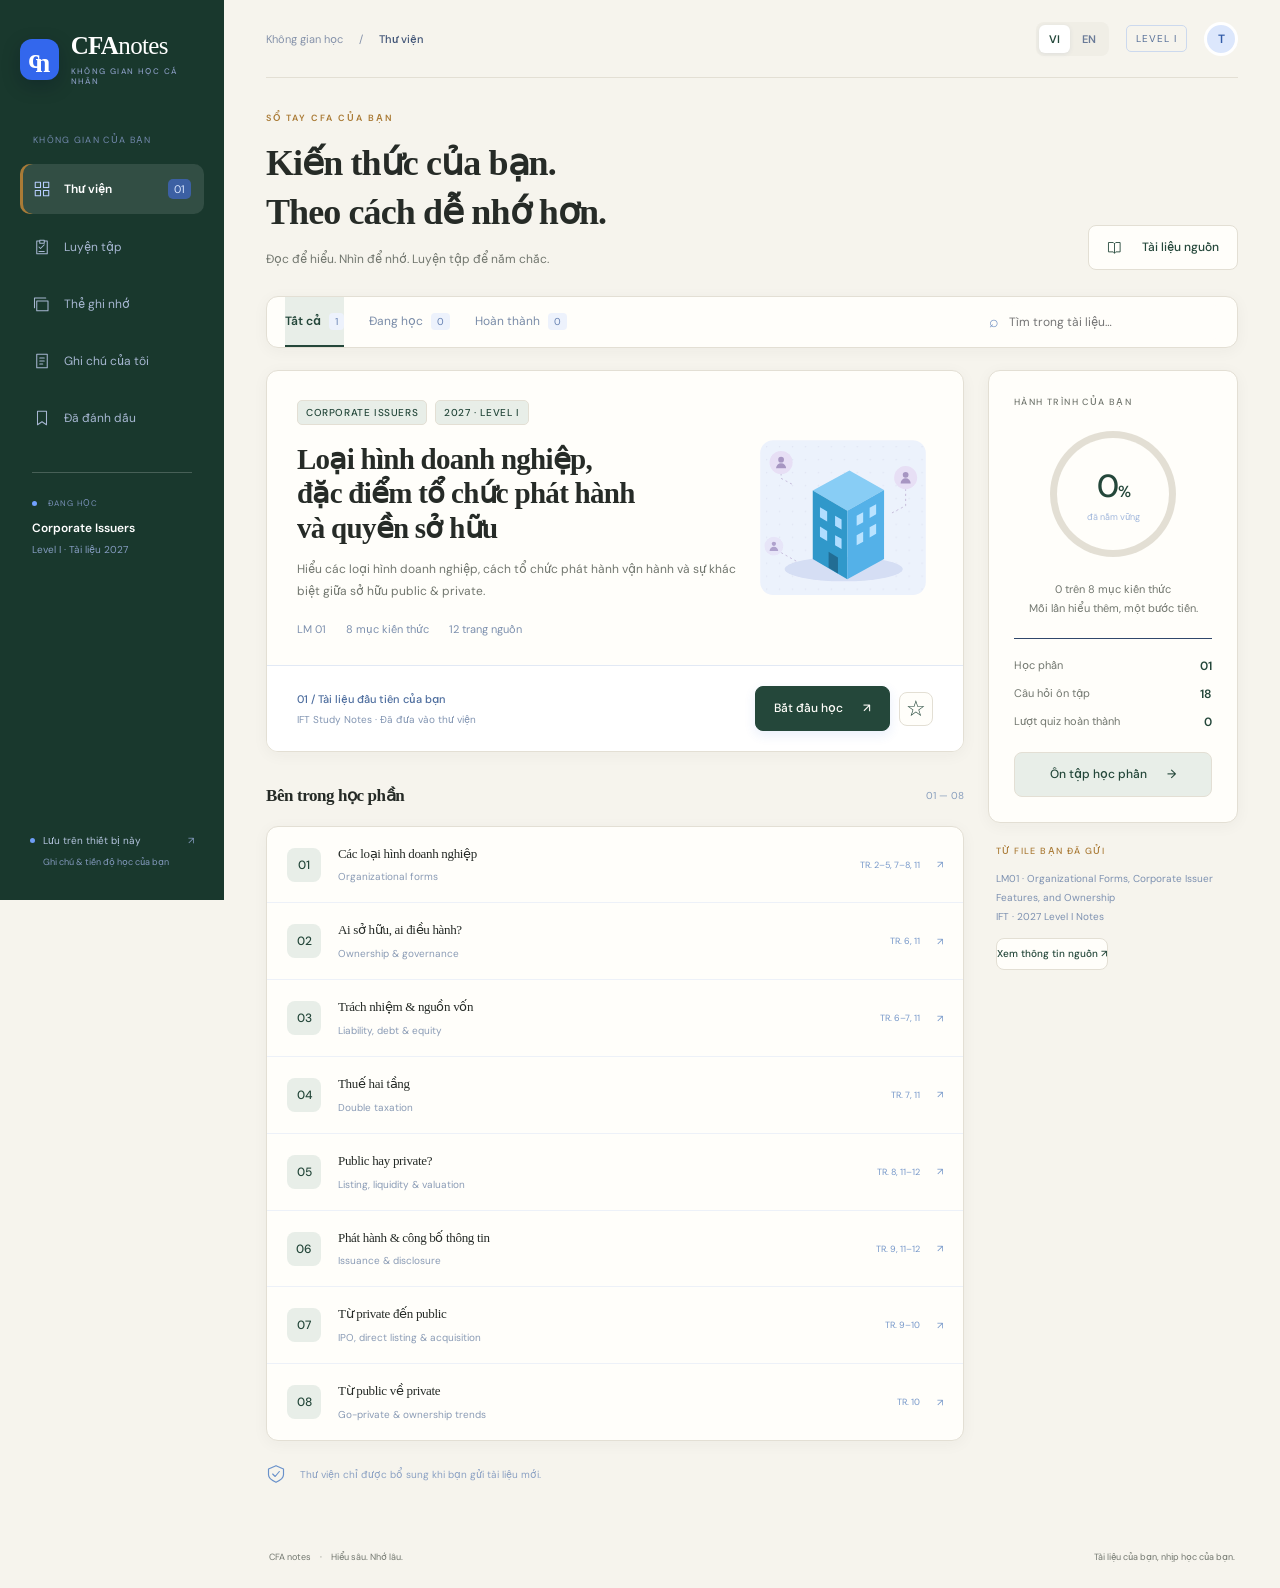
==== commit cfa42a56: "Unify CFA course and notes design system" ====
--- a/notebook.html
+++ b/notebook.html
@@ -1 +1 @@
-<!doctype html><html lang="vi"><head><meta charset="UTF-8"><meta name="viewport" content="width=device-width,initial-scale=1"><meta name="theme-color" content="#0e1e3b"><meta name="description" content="CFA Notes — không gian học từ tài liệu của bạn. Đọc, hiểu qua sơ đồ và ôn tập."><title>CFA Notes — Không gian học của bạn</title><link rel="stylesheet" href="style.css?v=3"><link rel="stylesheet" href="redesign.css?v=3"></head><body><a class="skip" href="#content">Đến nội dung</a><aside class="sidebar"><a class="brand" href="#home"><span class="brand-icon">c<span>n</span></span><div>CFA<span>notes</span><small>KHÔNG GIAN HỌC CÁ NHÂN</small></div></a><div class="space-label">KHÔNG GIAN CỦA BẠN</div><nav id="nav"></nav><div class="side-course"><span class="orange-dot"></span> ĐANG HỌC<div>Corporate Issuers</div><small>Level I · Tài liệu 2027</small></div><div class="side-bottom"><a href="#settings"><span class="storage-dot"></span>Lưu trên thiết bị này <span>↗</span></a><small>Ghi chú & tiến độ học của bạn</small></div></aside><div class="shell"><header><div class="breadcrumb">Không gian học <span>/</span><b id="crumb">Thư viện</b></div><div class="top-meta"><span class="outline-tag">LEVEL I</span><a class="header-settings" href="#settings" aria-label="Tiến độ & dữ liệu"><svg viewBox="0 0 24 24" fill="none" stroke="currentColor" stroke-width="1.5"><path d="M4 7h16M4 17h16M8 4v6M16 14v6"/></svg></a><span class="avatar">T</span></div></header><main id="content" tabindex="-1"></main><footer><span>CFA notes <span class="footer-dot">·</span> Hiểu sâu. Nhớ lâu.</span><span>Tài liệu của bạn, nhịp học của bạn.</span></footer></div><dialog id="note-dialog"><form id="note-form"><div class="modal-top"><div><div class="eyebrow">SỔ TAY CÁ NHÂN</div><h2 id="note-heading">Thêm ghi chú</h2></div><button type="button" data-close aria-label="Đóng" class="icon-button">×</button></div><input type="hidden" name="id"><label>Tiêu đề<input name="title" required maxlength="160" placeholder="Điều mình muốn ghi nhớ…"></label><label>Gắn với mục<select name="section" id="note-section"></select></label><label>Nội dung<textarea name="body" rows="7" required placeholder="Viết lại theo cách hiểu của bạn…"></textarea></label><label>Ảnh ghi chú · PNG, JPEG, WebP · tối đa 2 MB<input name="image" type="file" accept="image/png,image/jpeg,image/webp"></label><label class="check-label"><input name="removeImage" type="checkbox"> Bỏ ảnh đang lưu</label><p class="error" id="note-error" role="alert"></p><button class="button dark" type="submit">Lưu ghi chú <span>↗</span></button></form></dialog><dialog id="source-dialog"><div class="modal-top"><div><div class="eyebrow">TÀI LIỆU NGUỒN · 01</div><h2>Học từ file bạn gửi</h2></div><button data-close class="icon-button" aria-label="Đóng">×</button></div><div id="source-info"></div></dialog><input id="import-file" type="file" accept="application/json" hidden><div id="toast" role="status"></div><script src="boot.js?v=3"></script></body></html>
+<!doctype html><html lang="vi"><head><meta charset="UTF-8"><meta name="viewport" content="width=device-width,initial-scale=1"><meta name="theme-color" content="#0e1e3b"><meta name="description" content="CFA Notes — không gian học từ tài liệu của bạn. Đọc, hiểu qua sơ đồ và ôn tập."><title>CFA Notes — Không gian học của bạn</title><link rel="stylesheet" href="style.css?v=3"><link rel="stylesheet" href="redesign.css?v=3"><link rel="stylesheet" href="unified.css?v=2"></head><body><a class="skip" href="#content">Đến nội dung</a><aside class="sidebar"><a class="brand" href="#home"><span class="brand-icon">c<span>n</span></span><div>CFA<span>notes</span><small>KHÔNG GIAN HỌC CÁ NHÂN</small></div></a><div class="space-label">KHÔNG GIAN CỦA BẠN</div><nav id="nav"></nav><div class="side-course"><span class="orange-dot"></span> ĐANG HỌC<div>Corporate Issuers</div><small>Level I · Tài liệu 2027</small></div><div class="side-bottom"><a href="#settings"><span class="storage-dot"></span>Lưu trên thiết bị này <span>↗</span></a><small>Ghi chú & tiến độ học của bạn</small></div></aside><div class="shell"><header><div class="breadcrumb">Không gian học <span>/</span><b id="crumb">Thư viện</b></div><div class="top-meta"><span class="outline-tag">LEVEL I</span><a class="header-settings" href="#settings" aria-label="Tiến độ & dữ liệu"><svg viewBox="0 0 24 24" fill="none" stroke="currentColor" stroke-width="1.5"><path d="M4 7h16M4 17h16M8 4v6M16 14v6"/></svg></a><span class="avatar">T</span></div></header><main id="content" tabindex="-1"></main><footer><span>CFA notes <span class="footer-dot">·</span> Hiểu sâu. Nhớ lâu.</span><span>Tài liệu của bạn, nhịp học của bạn.</span></footer></div><dialog id="note-dialog"><form id="note-form"><div class="modal-top"><div><div class="eyebrow">SỔ TAY CÁ NHÂN</div><h2 id="note-heading">Thêm ghi chú</h2></div><button type="button" data-close aria-label="Đóng" class="icon-button">×</button></div><input type="hidden" name="id"><label>Tiêu đề<input name="title" required maxlength="160" placeholder="Điều mình muốn ghi nhớ…"></label><label>Gắn với mục<select name="section" id="note-section"></select></label><label>Nội dung<textarea name="body" rows="7" required placeholder="Viết lại theo cách hiểu của bạn…"></textarea></label><label>Ảnh ghi chú · PNG, JPEG, WebP · tối đa 2 MB<input name="image" type="file" accept="image/png,image/jpeg,image/webp"></label><label class="check-label"><input name="removeImage" type="checkbox"> Bỏ ảnh đang lưu</label><p class="error" id="note-error" role="alert"></p><button class="button dark" type="submit">Lưu ghi chú <span>↗</span></button></form></dialog><dialog id="source-dialog"><div class="modal-top"><div><div class="eyebrow">TÀI LIỆU NGUỒN · 01</div><h2>Học từ file bạn gửi</h2></div><button data-close class="icon-button" aria-label="Đóng">×</button></div><div id="source-info"></div></dialog><input id="import-file" type="file" accept="application/json" hidden><div id="toast" role="status"></div><script src="boot.js?v=3"></script></body></html>
--- a/unified.css
+++ b/unified.css
@@ -0,0 +1,184 @@
+/* CFA Notes shared design system: one editorial palette across the course and archive. */
+:root {
+  --site-bg: #f6f4ed;
+  --site-paper: #fffefa;
+  --site-paper-2: #f0eee6;
+  --site-ink: #262b27;
+  --site-muted: #72776f;
+  --site-line: #e3dfd4;
+  --site-green: #24473a;
+  --site-green-deep: #19382d;
+  --site-green-soft: #e8eee8;
+  --site-gold: #aa7b36;
+  --site-gold-soft: #f3ead8;
+  --site-radius: 12px;
+  --site-shadow: 0 3px 16px rgba(37,46,39,.045);
+}
+html.dark {
+  --site-bg: #171b18;
+  --site-paper: #202722;
+  --site-paper-2: #29322c;
+  --site-ink: #f1f0e9;
+  --site-muted: #b5b9b1;
+  --site-line: #3b443e;
+  --site-green: #315a48;
+  --site-green-deep: #203d31;
+  --site-green-soft: #2a3c32;
+  --site-gold: #d0a457;
+  --site-gold-soft: #413725;
+  --site-shadow: 0 4px 20px rgba(0,0,0,.18);
+}
+
+body {
+  background: var(--site-bg) !important;
+  color: var(--site-ink) !important;
+  font-family: "Plus Jakarta Sans", "DM Sans", "Be Vietnam Pro", Arial, sans-serif !important;
+  -webkit-font-smoothing: antialiased;
+}
+h1,h2,h3,h4,.brand,.module-title,.reader-head h1,.quiz-intro h2,
+#academy h2,#academy h3,#road-progress h2 {
+  color: var(--site-ink) !important;
+  font-family: "Playfair Display", Georgia, "Times New Roman", serif !important;
+  letter-spacing: -.025em;
+}
+p { line-height: 1.7; }
+:where(button,a,input,textarea,select,summary):focus-visible {
+  outline: 3px solid #c7984c !important;
+  outline-offset: 3px;
+}
+button,.button { transition: background-color .18s,border-color .18s,color .18s,box-shadow .18s; }
+
+/* Main course application */
+#sidebar,.sidebar {
+  background: var(--site-green-deep) !important;
+  color: #f6f4ed !important;
+  border-color: rgba(255,255,255,.14) !important;
+}
+#sidebar .sidebar-label,#sidebar .text-\[\#F3EFE6\],#sidebar .text-\[\#E5E0D5\] { color: #f6f4ed !important; }
+#sidebar .text-\[\#8E897F\],#sidebar .text-\[\#78736A\],#sidebar .text-\[\#9E988E\] { color: #c3c9c1 !important; }
+#sidebar .bg-obsidian-950\/80,#sidebar .bg-obsidian-800\/70 { background: rgba(255,255,255,.07) !important; border-color: rgba(255,255,255,.13) !important; }
+#sidebar .nav-item { color: #d7ded8 !important; border-color: transparent !important; }
+#sidebar .nav-item:hover,#sidebar .nav-item.bg-obsidian-800\/90 { background: rgba(255,255,255,.10) !important; color: #fff !important; }
+#sidebar .nav-item.bg-obsidian-800\/90 { border-color: rgba(208,164,87,.46) !important; }
+#sidebar .bg-champagne-400,#sidebar .bg-champagne-500 { background: var(--site-gold) !important; }
+#sidebar .text-champagne-300,#sidebar .text-champagne-400 { color: #e2be78 !important; }
+#sidebar .border-obsidian-700\/80,#sidebar .border-obsidian-700\/90 { border-color: rgba(255,255,255,.14) !important; }
+body > div.min-h-screen > div.flex-1 > header {
+  background: color-mix(in srgb,var(--site-bg) 94%,transparent) !important;
+  color: var(--site-ink) !important;
+  border-color: var(--site-line) !important;
+}
+header [class*="bg-white"],header [class*="bg-ivory-"],header [class*="border-ivory-"],
+#sidebar [class*="border-obsidian-"] { border-color: var(--site-line) !important; }
+header [class*="bg-white"],header [class*="bg-ivory-"] { background: var(--site-paper) !important; }
+header [class*="text-obsidian-"],header [class*="text-\[\#F3EFE6\]"] { color: var(--site-ink) !important; }
+main .bg-white,main [class*="bg-white"],#source-modal > div,
+.module-card,.reader,.question-panel,.quiz-intro,.panel,.note-card,.bookmark-item,.lesson-list,.library-tools,.route-line {
+  background: var(--site-paper) !important;
+  color: var(--site-ink) !important;
+}
+main [class*="border-ivory-"],main .border,#source-modal [class*="border-"] { border-color: var(--site-line) !important; }
+main [class*="text-obsidian-"],main [class*="text-\[\#F3EFE6\]"] { color: var(--site-ink) !important; }
+main [class*="text-\[\#646058\]"],main [class*="text-\[\#78736A\]"],main [class*="text-\[\#A39E93\]"],
+.module-desc,.reader-intro,.concept-block p,.muted { color: var(--site-muted) !important; }
+main [class*="bg-ivory-100"],main [class*="bg-ivory-50"] { background: var(--site-paper-2) !important; }
+main [class*="bg-obsidian-850"],main [class*="bg-obsidian-900"] { background: var(--site-paper-2) !important; }
+main [class*="border-obsidian-"] { border-color: var(--site-line) !important; }
+main [class*="text-champagne-"],main [class*="text-emeraldLux-"] { color: var(--site-green) !important; }
+main [class*="bg-emeraldLux-"] { background: var(--site-green) !important; }
+main [class*="bg-obsidian-900"] { background: var(--site-green) !important; }
+main [class*="rounded-2xl"],main [class*="rounded-xl"],.module-card,.reader,.question-panel,.quiz-intro,.panel,.note-card,.bookmark-item {
+  border-radius: var(--site-radius) !important;
+}
+main [class*="shadow-editorial"],main [class*="shadow-xl"] { box-shadow: var(--site-shadow) !important; }
+.search-luxury:focus-within { border-color: var(--site-gold) !important; box-shadow: 0 0 0 3px rgba(170,123,54,.14) !important; }
+.tabs .active,.pill,.pill.orange,.lesson-no {
+  background: var(--site-green-soft) !important;
+  color: var(--site-green) !important;
+  border-color: var(--site-line) !important;
+}
+.button.dark,main button[class*="bg-emeraldLux-"],main button[class*="bg-obsidian-900"] {
+  background: var(--site-green) !important;
+  color: #fffefa !important;
+  border-color: var(--site-green) !important;
+}
+.button.dark:hover,main button[class*="bg-emeraldLux-"]:hover { background: var(--site-green-deep) !important; }
+.button,.button.light,.icon-button { background: var(--site-paper) !important; border-color: var(--site-line) !important; color: var(--site-green) !important; border-radius: 8px !important; }
+.flashcard { background: var(--site-green) !important; color: #fffefa !important; border-color: var(--site-green) !important; border-radius: var(--site-radius) !important; }
+.flashcard h2,.flashcard p { color: #fffefa !important; }
+.answer,.answer:not(:disabled) { background: var(--site-paper) !important; border-color: var(--site-line) !important; color: var(--site-ink) !important; }
+.answer.correct { background: var(--site-green-soft) !important; border-color: #92ad97 !important; }
+.answer.wrong { background: #f7e8e1 !important; border-color: #d39b82 !important; }
+input,textarea,select { background: var(--site-paper) !important; color: var(--site-ink) !important; border-color: var(--site-line) !important; border-radius: 8px !important; }
+#source-modal > div > div:first-child { background: var(--site-green-deep) !important; color: #fffefa !important; }
+#toast-container > div { background: var(--site-green-deep) !important; color: #fffefa !important; }
+
+/* Roadmap, lesson cases and result chart */
+#academy { background: transparent !important; color: var(--site-ink) !important; border: 0 !important; overflow: visible !important; display: grid; gap: 20px; }
+.dark #academy { background: transparent !important; color: var(--site-ink) !important; }
+.academy-head { background: transparent !important; color: var(--site-ink) !important; padding: 20px 4px !important; border-bottom: 1px solid var(--site-line); }
+.academy-head small,.eyebrow,.tiny-label { color: var(--site-gold) !important; }
+.academy-head h2 { font-size: clamp(30px,3vw,42px) !important; }
+.academy-head p { color: var(--site-muted) !important; max-width: 760px; }
+.stage { padding: 20px 22px !important; background: var(--site-paper-2) !important; color: var(--site-ink) !important; border: 1px solid var(--site-line); border-bottom: 0; border-radius: var(--site-radius) var(--site-radius) 0 0; }
+.stage h3 { font-size: 23px !important; margin: 5px 0 !important; }
+.stage p,.academy-unit p,.academy-unit h4 { color: var(--site-muted) !important; }
+.academy-unit,.dark .academy-unit { background: var(--site-paper) !important; color: var(--site-ink) !important; border: 1px solid var(--site-line) !important; border-bottom: 0 !important; padding: 15px 22px !important; }
+.academy-unit:last-child { border-bottom: 1px solid var(--site-line) !important; border-radius: 0 0 var(--site-radius) var(--site-radius); }
+.academy-unit summary { color: var(--site-ink) !important; font-weight: 600; padding: 2px; }
+.academy-unit details { background: transparent !important; }
+.academy-equation { background: var(--site-paper-2) !important; color: var(--site-green) !important; border: 1px solid var(--site-line); border-radius: 8px !important; }
+.academy-equation math { font-family: "Cambria Math", Georgia, serif; }
+.academy-answer summary,.archive { color: var(--site-green) !important; }
+.academy-unit button,.case-result button,.case-result>div>button { background: var(--site-green) !important; color: white !important; border-radius: 8px !important; }
+#road-progress { background: var(--site-paper) !important; color: var(--site-ink) !important; border: 1px solid var(--site-line); border-radius: var(--site-radius) !important; box-shadow: var(--site-shadow); }
+#road-progress h2 { color: var(--site-ink) !important; }
+#road-progress button { color: var(--site-green) !important; }
+#road-progress hr { border-color: var(--site-line) !important; }
+#road-progress progress { accent-color: var(--site-green); }
+.case-result { background: var(--site-paper); color: var(--site-ink); border: 1px solid var(--site-line); border-radius: var(--site-radius); margin-top: 12px; }
+.case-ring { background: conic-gradient(var(--site-green) var(--arc),var(--site-line) 0) !important; }
+.case-ring b { background: var(--site-paper) !important; color: var(--site-green) !important; }
+.archive { padding: 18px 4px !important; }
+
+/* Notes archive uses the same cards, controls, colors and quiet typography. */
+.sidebar .brand,.sidebar .brand>div,.sidebar .brand>div>span,.sidebar .side-course>div { color: #fff !important; }
+.sidebar nav a.active { background: rgba(255,255,255,.11) !important; box-shadow: inset 3px 0 var(--site-gold) !important; }
+.sidebar nav a:hover { background: rgba(255,255,255,.08) !important; }
+.sidebar .side-course { border-color: rgba(255,255,255,.2) !important; }
+.shell header { background: var(--site-bg) !important; border-color: var(--site-line) !important; }
+.shell footer { color: var(--site-muted) !important; }
+.module-card,.reader,.question-panel,.quiz-intro,.panel,.note-card,.bookmark-item,.lesson-list,.library-tools,.route-line,.progress-card {
+  background: var(--site-paper) !important; color: var(--site-ink) !important; border: 1px solid var(--site-line) !important;
+  border-radius: var(--site-radius) !important; box-shadow: var(--site-shadow) !important;
+}
+.module-title,.reader-head h1,.section-heading h2,.quiz-intro h2,.question-panel h2,.panel h2 { color: var(--site-ink) !important; }
+.module-desc,.reader-intro,.concept-block p,.muted { color: var(--site-muted) !important; }
+.progress-card .ring { background: conic-gradient(var(--site-green) var(--pct),var(--site-line) 0) !important; }
+.progress-card .ring>div { background: var(--site-paper) !important; }
+.progress-card .ring strong,.progress-card .mini-row b,.result-chart strong { color: var(--site-green) !important; }
+.progress-card .tiny-label,.progress-card .mini-row,.progress-caption { color: var(--site-muted) !important; }
+.progress-card .button { background: var(--site-green-soft) !important; border-color: var(--site-line) !important; color: var(--site-green) !important; }
+.lesson-row:hover { background: var(--site-paper-2) !important; }
+.quiz-progress,.quiz-progress>div { background-color: var(--site-line) !important; }
+.quiz-progress>div { background: var(--site-green) !important; }
+.memory,.banner,.feedback { background: var(--site-green-soft) !important; color: var(--site-green) !important; border-color: var(--site-line) !important; }
+.review-group { background: var(--site-paper) !important; border-color: var(--site-line) !important; border-radius: var(--site-radius) !important; }
+.review-item+.review-item { border-color: var(--site-line) !important; }
+.result-chart { background: conic-gradient(var(--site-green) 0 var(--accuracy),var(--site-line) var(--accuracy) 100%) !important; }
+.language-switch { background: var(--site-paper-2) !important; }
+.language-switch button.active { color: var(--site-green) !important; }
+.tabs .active { color: var(--site-green) !important; border-color: var(--site-green) !important; }
+dialog { background: var(--site-paper) !important; color: var(--site-ink) !important; border-color: var(--site-line) !important; }
+#toast { background: var(--site-green-deep) !important; }
+
+@media (max-width: 900px) {
+  #road-progress { margin-top: 0; }
+}
+@media (max-width: 680px) {
+  #sidebar nav .nav-item { background: transparent !important; }
+  #sidebar .nav-item.bg-obsidian-800\/90 { background: rgba(255,255,255,.11) !important; }
+  .sidebar nav a { background: transparent !important; }
+  .sidebar nav a.active { background: rgba(255,255,255,.11) !important; }
+  .stage,.academy-unit { padding-left: 16px !important; padding-right: 16px !important; }
+}
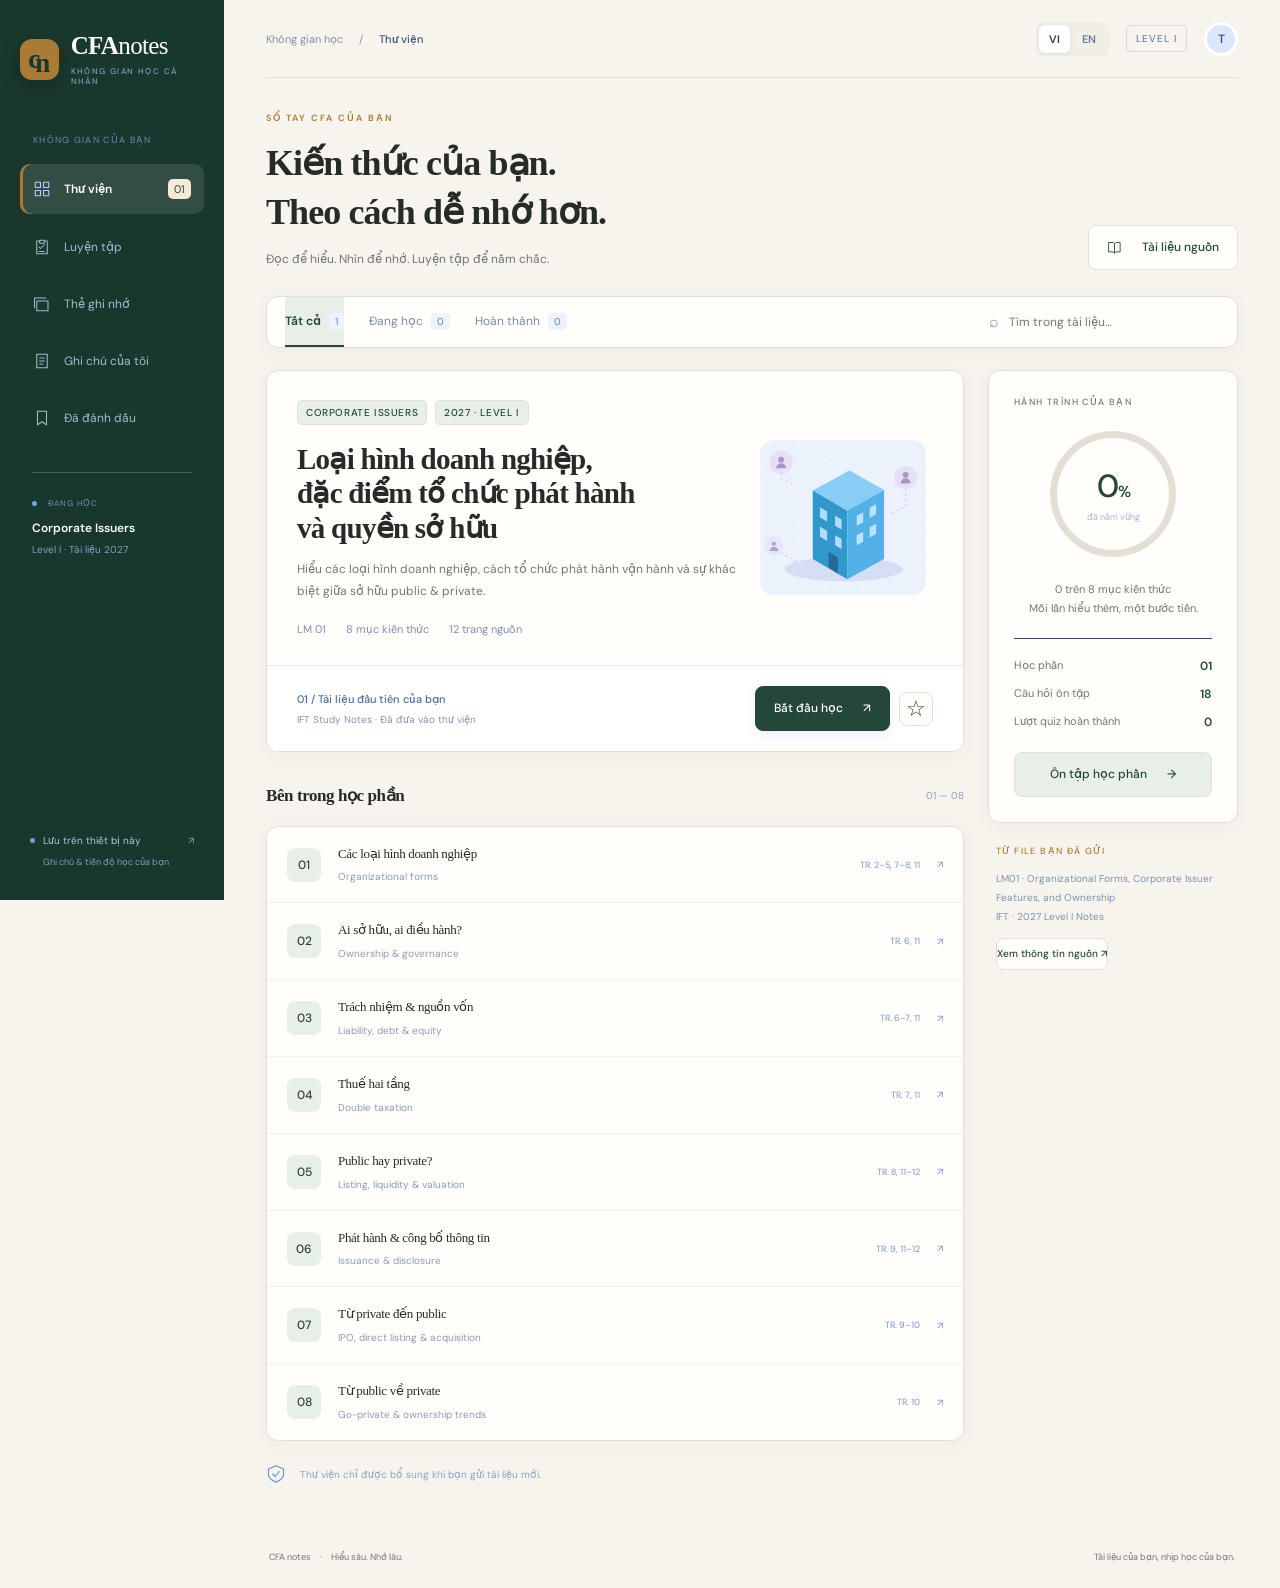
==== commit d7ee6a0b: "Refresh archive stylesheet cache" ====
--- a/notebook.html
+++ b/notebook.html
@@ -1 +1 @@
-<!doctype html><html lang="vi"><head><meta charset="UTF-8"><meta name="viewport" content="width=device-width,initial-scale=1"><meta name="theme-color" content="#0e1e3b"><meta name="description" content="CFA Notes — không gian học từ tài liệu của bạn. Đọc, hiểu qua sơ đồ và ôn tập."><title>CFA Notes — Không gian học của bạn</title><link rel="stylesheet" href="style.css?v=3"><link rel="stylesheet" href="redesign.css?v=3"><link rel="stylesheet" href="unified.css?v=2"></head><body><a class="skip" href="#content">Đến nội dung</a><aside class="sidebar"><a class="brand" href="#home"><span class="brand-icon">c<span>n</span></span><div>CFA<span>notes</span><small>KHÔNG GIAN HỌC CÁ NHÂN</small></div></a><div class="space-label">KHÔNG GIAN CỦA BẠN</div><nav id="nav"></nav><div class="side-course"><span class="orange-dot"></span> ĐANG HỌC<div>Corporate Issuers</div><small>Level I · Tài liệu 2027</small></div><div class="side-bottom"><a href="#settings"><span class="storage-dot"></span>Lưu trên thiết bị này <span>↗</span></a><small>Ghi chú & tiến độ học của bạn</small></div></aside><div class="shell"><header><div class="breadcrumb">Không gian học <span>/</span><b id="crumb">Thư viện</b></div><div class="top-meta"><span class="outline-tag">LEVEL I</span><a class="header-settings" href="#settings" aria-label="Tiến độ & dữ liệu"><svg viewBox="0 0 24 24" fill="none" stroke="currentColor" stroke-width="1.5"><path d="M4 7h16M4 17h16M8 4v6M16 14v6"/></svg></a><span class="avatar">T</span></div></header><main id="content" tabindex="-1"></main><footer><span>CFA notes <span class="footer-dot">·</span> Hiểu sâu. Nhớ lâu.</span><span>Tài liệu của bạn, nhịp học của bạn.</span></footer></div><dialog id="note-dialog"><form id="note-form"><div class="modal-top"><div><div class="eyebrow">SỔ TAY CÁ NHÂN</div><h2 id="note-heading">Thêm ghi chú</h2></div><button type="button" data-close aria-label="Đóng" class="icon-button">×</button></div><input type="hidden" name="id"><label>Tiêu đề<input name="title" required maxlength="160" placeholder="Điều mình muốn ghi nhớ…"></label><label>Gắn với mục<select name="section" id="note-section"></select></label><label>Nội dung<textarea name="body" rows="7" required placeholder="Viết lại theo cách hiểu của bạn…"></textarea></label><label>Ảnh ghi chú · PNG, JPEG, WebP · tối đa 2 MB<input name="image" type="file" accept="image/png,image/jpeg,image/webp"></label><label class="check-label"><input name="removeImage" type="checkbox"> Bỏ ảnh đang lưu</label><p class="error" id="note-error" role="alert"></p><button class="button dark" type="submit">Lưu ghi chú <span>↗</span></button></form></dialog><dialog id="source-dialog"><div class="modal-top"><div><div class="eyebrow">TÀI LIỆU NGUỒN · 01</div><h2>Học từ file bạn gửi</h2></div><button data-close class="icon-button" aria-label="Đóng">×</button></div><div id="source-info"></div></dialog><input id="import-file" type="file" accept="application/json" hidden><div id="toast" role="status"></div><script src="boot.js?v=3"></script></body></html>
+<!doctype html><html lang="vi"><head><meta charset="UTF-8"><meta name="viewport" content="width=device-width,initial-scale=1"><meta name="theme-color" content="#0e1e3b"><meta name="description" content="CFA Notes — không gian học từ tài liệu của bạn. Đọc, hiểu qua sơ đồ và ôn tập."><title>CFA Notes — Không gian học của bạn</title><link rel="stylesheet" href="style.css?v=3"><link rel="stylesheet" href="redesign.css?v=3"><link rel="stylesheet" href="unified.css?v=3"></head><body><a class="skip" href="#content">Đến nội dung</a><aside class="sidebar"><a class="brand" href="#home"><span class="brand-icon">c<span>n</span></span><div>CFA<span>notes</span><small>KHÔNG GIAN HỌC CÁ NHÂN</small></div></a><div class="space-label">KHÔNG GIAN CỦA BẠN</div><nav id="nav"></nav><div class="side-course"><span class="orange-dot"></span> ĐANG HỌC<div>Corporate Issuers</div><small>Level I · Tài liệu 2027</small></div><div class="side-bottom"><a href="#settings"><span class="storage-dot"></span>Lưu trên thiết bị này <span>↗</span></a><small>Ghi chú & tiến độ học của bạn</small></div></aside><div class="shell"><header><div class="breadcrumb">Không gian học <span>/</span><b id="crumb">Thư viện</b></div><div class="top-meta"><span class="outline-tag">LEVEL I</span><a class="header-settings" href="#settings" aria-label="Tiến độ & dữ liệu"><svg viewBox="0 0 24 24" fill="none" stroke="currentColor" stroke-width="1.5"><path d="M4 7h16M4 17h16M8 4v6M16 14v6"/></svg></a><span class="avatar">T</span></div></header><main id="content" tabindex="-1"></main><footer><span>CFA notes <span class="footer-dot">·</span> Hiểu sâu. Nhớ lâu.</span><span>Tài liệu của bạn, nhịp học của bạn.</span></footer></div><dialog id="note-dialog"><form id="note-form"><div class="modal-top"><div><div class="eyebrow">SỔ TAY CÁ NHÂN</div><h2 id="note-heading">Thêm ghi chú</h2></div><button type="button" data-close aria-label="Đóng" class="icon-button">×</button></div><input type="hidden" name="id"><label>Tiêu đề<input name="title" required maxlength="160" placeholder="Điều mình muốn ghi nhớ…"></label><label>Gắn với mục<select name="section" id="note-section"></select></label><label>Nội dung<textarea name="body" rows="7" required placeholder="Viết lại theo cách hiểu của bạn…"></textarea></label><label>Ảnh ghi chú · PNG, JPEG, WebP · tối đa 2 MB<input name="image" type="file" accept="image/png,image/jpeg,image/webp"></label><label class="check-label"><input name="removeImage" type="checkbox"> Bỏ ảnh đang lưu</label><p class="error" id="note-error" role="alert"></p><button class="button dark" type="submit">Lưu ghi chú <span>↗</span></button></form></dialog><dialog id="source-dialog"><div class="modal-top"><div><div class="eyebrow">TÀI LIỆU NGUỒN · 01</div><h2>Học từ file bạn gửi</h2></div><button data-close class="icon-button" aria-label="Đóng">×</button></div><div id="source-info"></div></dialog><input id="import-file" type="file" accept="application/json" hidden><div id="toast" role="status"></div><script src="boot.js?v=3"></script></body></html>
--- a/unified.css
+++ b/unified.css
@@ -69,7 +69,7 @@
   border-color: var(--site-line) !important;
 }
 header [class*="bg-white"],header [class*="bg-ivory-"],header [class*="border-ivory-"],
-#sidebar [class*="border-obsidian-"] { border-color: var(--site-line) !important; }
+#sidebar [class*="border-obsidian-"] { border-color: rgba(255,255,255,.14) !important; }
 header [class*="bg-white"],header [class*="bg-ivory-"] { background: var(--site-paper) !important; }
 header [class*="text-obsidian-"],header [class*="text-\[\#F3EFE6\]"] { color: var(--site-ink) !important; }
 main .bg-white,main [class*="bg-white"],#source-modal > div,
@@ -136,6 +136,11 @@
 #road-progress button { color: var(--site-green) !important; }
 #road-progress hr { border-color: var(--site-line) !important; }
 #road-progress progress { accent-color: var(--site-green); }
+progress::-webkit-progress-bar { background: var(--site-line); border-radius: 999px; }
+progress::-webkit-progress-value { background: var(--site-green); border-radius: 999px; }
+progress::-moz-progress-bar { background: var(--site-green); border-radius: 999px; }
+#sidebar-progress-bar { background: linear-gradient(90deg,#aa7b36,#d0a457) !important; }
+#sidebar [class*="bg-obsidian-800/70"] { border-color: rgba(255,255,255,.14) !important; }
 .case-result { background: var(--site-paper); color: var(--site-ink); border: 1px solid var(--site-line); border-radius: var(--site-radius); margin-top: 12px; }
 .case-ring { background: conic-gradient(var(--site-green) var(--arc),var(--site-line) 0) !important; }
 .case-ring b { background: var(--site-paper) !important; color: var(--site-green) !important; }
@@ -143,6 +148,9 @@
 
 /* Notes archive uses the same cards, controls, colors and quiet typography. */
 .sidebar .brand,.sidebar .brand>div,.sidebar .brand>div>span,.sidebar .side-course>div { color: #fff !important; }
+.sidebar .brand-icon { background: var(--site-gold) !important; color: var(--site-green-deep) !important; border-color: rgba(255,255,255,.3) !important; }
+.sidebar .brand-icon span { color: var(--site-green-deep) !important; }
+.sidebar .nav-count { background: var(--site-gold-soft) !important; color: var(--site-green) !important; }
 .sidebar nav a.active { background: rgba(255,255,255,.11) !important; box-shadow: inset 3px 0 var(--site-gold) !important; }
 .sidebar nav a:hover { background: rgba(255,255,255,.08) !important; }
 .sidebar .side-course { border-color: rgba(255,255,255,.2) !important; }
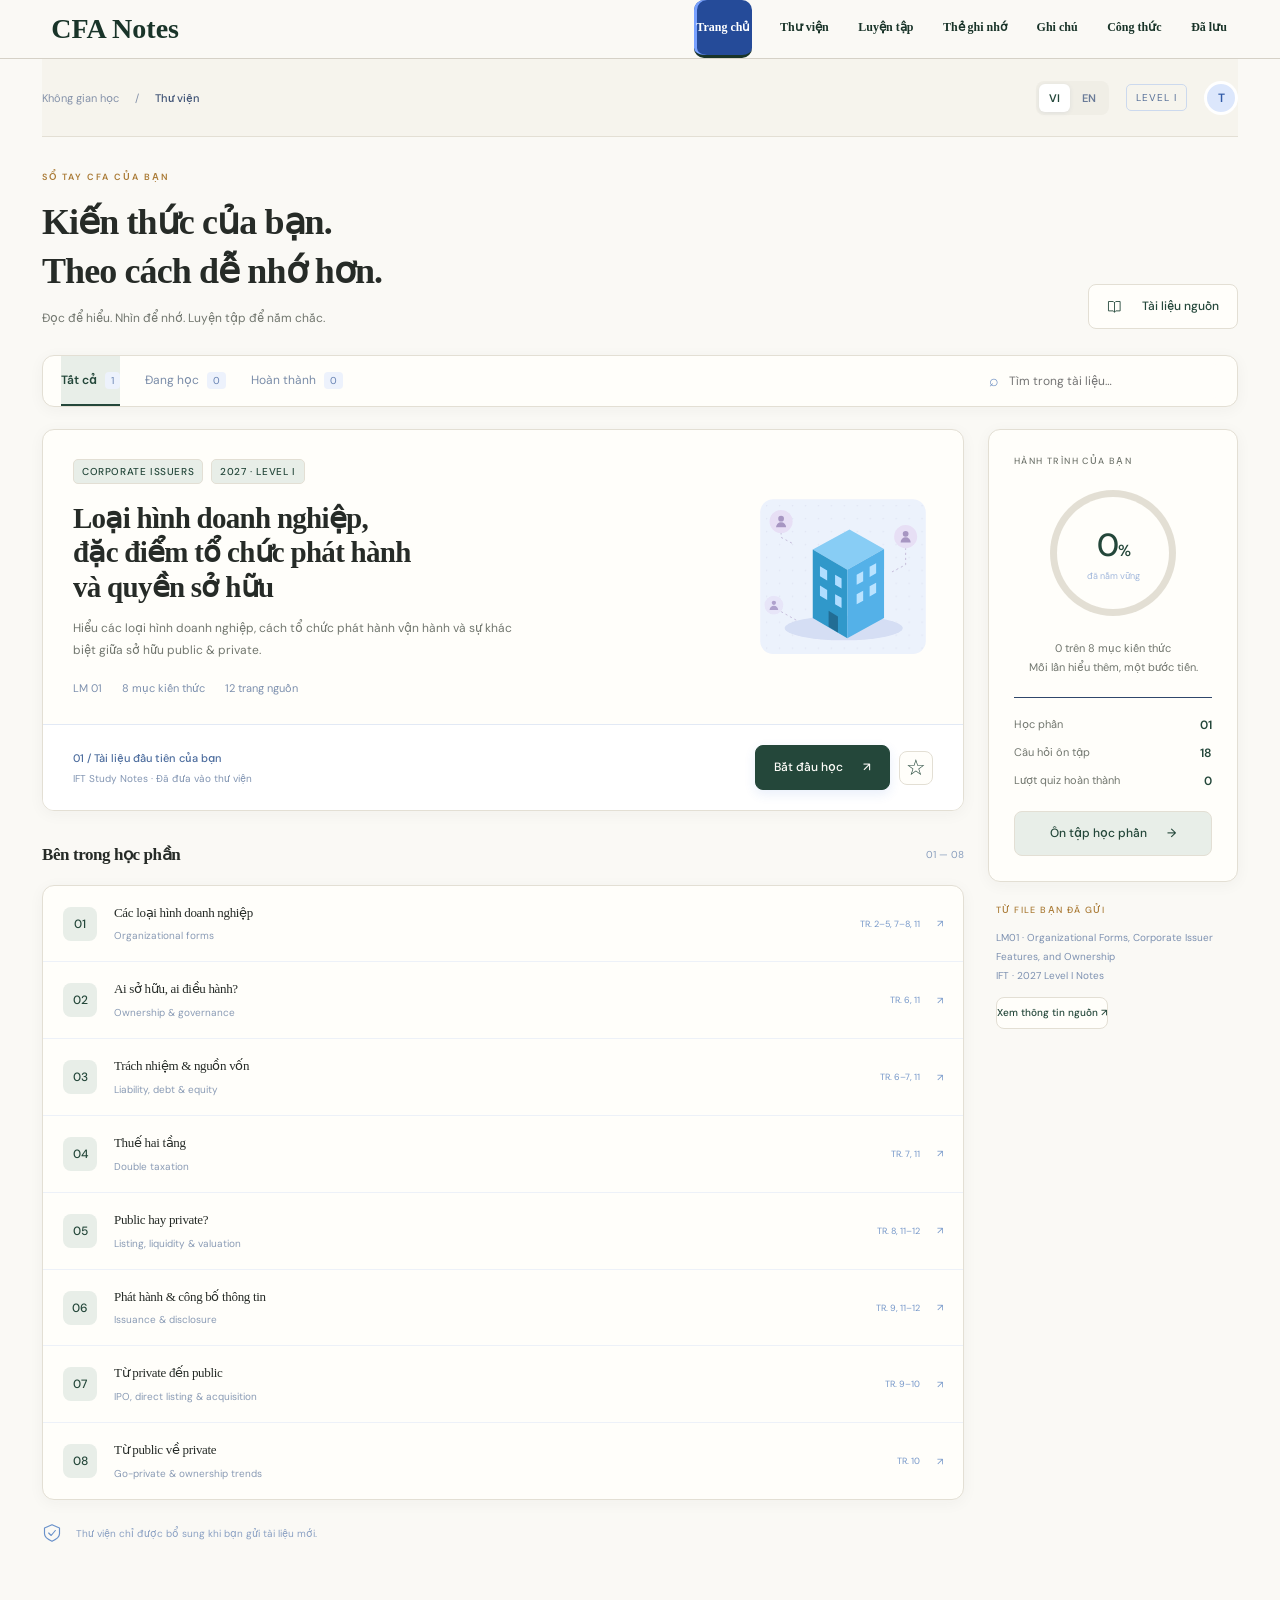
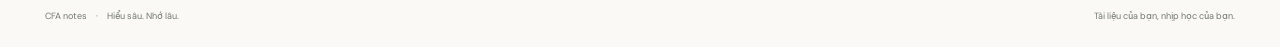
==== commit 6e3eb80e: "Implement Canva dashboard, horizontal navigation and lesson spread" ====
--- a/notebook.html
+++ b/notebook.html
@@ -1 +1 @@
-<!doctype html><html lang="vi"><head><meta charset="UTF-8"><meta name="viewport" content="width=device-width,initial-scale=1"><meta name="theme-color" content="#0e1e3b"><meta name="description" content="CFA Notes — không gian học từ tài liệu của bạn. Đọc, hiểu qua sơ đồ và ôn tập."><title>CFA Notes — Không gian học của bạn</title><link rel="stylesheet" href="style.css?v=3"><link rel="stylesheet" href="redesign.css?v=3"><link rel="stylesheet" href="unified.css?v=3"></head><body><a class="skip" href="#content">Đến nội dung</a><aside class="sidebar"><a class="brand" href="#home"><span class="brand-icon">c<span>n</span></span><div>CFA<span>notes</span><small>KHÔNG GIAN HỌC CÁ NHÂN</small></div></a><div class="space-label">KHÔNG GIAN CỦA BẠN</div><nav id="nav"></nav><div class="side-course"><span class="orange-dot"></span> ĐANG HỌC<div>Corporate Issuers</div><small>Level I · Tài liệu 2027</small></div><div class="side-bottom"><a href="#settings"><span class="storage-dot"></span>Lưu trên thiết bị này <span>↗</span></a><small>Ghi chú & tiến độ học của bạn</small></div></aside><div class="shell"><header><div class="breadcrumb">Không gian học <span>/</span><b id="crumb">Thư viện</b></div><div class="top-meta"><span class="outline-tag">LEVEL I</span><a class="header-settings" href="#settings" aria-label="Tiến độ & dữ liệu"><svg viewBox="0 0 24 24" fill="none" stroke="currentColor" stroke-width="1.5"><path d="M4 7h16M4 17h16M8 4v6M16 14v6"/></svg></a><span class="avatar">T</span></div></header><main id="content" tabindex="-1"></main><footer><span>CFA notes <span class="footer-dot">·</span> Hiểu sâu. Nhớ lâu.</span><span>Tài liệu của bạn, nhịp học của bạn.</span></footer></div><dialog id="note-dialog"><form id="note-form"><div class="modal-top"><div><div class="eyebrow">SỔ TAY CÁ NHÂN</div><h2 id="note-heading">Thêm ghi chú</h2></div><button type="button" data-close aria-label="Đóng" class="icon-button">×</button></div><input type="hidden" name="id"><label>Tiêu đề<input name="title" required maxlength="160" placeholder="Điều mình muốn ghi nhớ…"></label><label>Gắn với mục<select name="section" id="note-section"></select></label><label>Nội dung<textarea name="body" rows="7" required placeholder="Viết lại theo cách hiểu của bạn…"></textarea></label><label>Ảnh ghi chú · PNG, JPEG, WebP · tối đa 2 MB<input name="image" type="file" accept="image/png,image/jpeg,image/webp"></label><label class="check-label"><input name="removeImage" type="checkbox"> Bỏ ảnh đang lưu</label><p class="error" id="note-error" role="alert"></p><button class="button dark" type="submit">Lưu ghi chú <span>↗</span></button></form></dialog><dialog id="source-dialog"><div class="modal-top"><div><div class="eyebrow">TÀI LIỆU NGUỒN · 01</div><h2>Học từ file bạn gửi</h2></div><button data-close class="icon-button" aria-label="Đóng">×</button></div><div id="source-info"></div></dialog><input id="import-file" type="file" accept="application/json" hidden><div id="toast" role="status"></div><script src="boot.js?v=3"></script></body></html>+<!doctype html><html lang="vi"><head><meta charset="UTF-8"><meta name="viewport" content="width=device-width,initial-scale=1"><meta name="theme-color" content="#0e1e3b"><meta name="description" content="CFA Notes — không gian học từ tài liệu của bạn. Đọc, hiểu qua sơ đồ và ôn tập."><title>CFA Notes — Không gian học của bạn</title><link rel="stylesheet" href="style.css?v=3"><link rel="stylesheet" href="redesign.css?v=3"><link rel="stylesheet" href="unified.css?v=3"><link rel="stylesheet" href="canva-layout.css"></head><body><div class="canvas-nav"><strong>CFA Notes</strong><nav class="canvas-links"><a href="index.html#home" data-route="home" data-en="Home" data-vi="Trang chủ">Trang chủ</a><a href="index.html#library" data-route="library" data-en="Library" data-vi="Thư viện">Thư viện</a><a href="index.html#quiz" data-route="quiz" data-en="Quizzes" data-vi="Luyện tập">Luyện tập</a><a href="index.html#flashcards" data-route="flashcards" data-en="Flashcards" data-vi="Thẻ ghi nhớ">Thẻ ghi nhớ</a><a href="index.html#notes" data-route="notes" data-en="Notes" data-vi="Ghi chú">Ghi chú</a><a href="index.html#formulas" data-route="formulas" data-en="Formulas" data-vi="Công thức">Công thức</a><a href="index.html#saved" data-route="saved" data-en="Saved" data-vi="Đã lưu">Đã lưu</a></nav></div><a class="skip" href="#content">Đến nội dung</a><aside class="sidebar"><a class="brand" href="#home"><span class="brand-icon">c<span>n</span></span><div>CFA<span>notes</span><small>KHÔNG GIAN HỌC CÁ NHÂN</small></div></a><div class="space-label">KHÔNG GIAN CỦA BẠN</div><nav id="nav"></nav><div class="side-course"><span class="orange-dot"></span> ĐANG HỌC<div>Corporate Issuers</div><small>Level I · Tài liệu 2027</small></div><div class="side-bottom"><a href="#settings"><span class="storage-dot"></span>Lưu trên thiết bị này <span>↗</span></a><small>Ghi chú & tiến độ học của bạn</small></div></aside><div class="shell"><header><div class="breadcrumb">Không gian học <span>/</span><b id="crumb">Thư viện</b></div><div class="top-meta"><span class="outline-tag">LEVEL I</span><a class="header-settings" href="#settings" aria-label="Tiến độ & dữ liệu"><svg viewBox="0 0 24 24" fill="none" stroke="currentColor" stroke-width="1.5"><path d="M4 7h16M4 17h16M8 4v6M16 14v6"/></svg></a><span class="avatar">T</span></div></header><main id="content" tabindex="-1"></main><footer><span>CFA notes <span class="footer-dot">·</span> Hiểu sâu. Nhớ lâu.</span><span>Tài liệu của bạn, nhịp học của bạn.</span></footer></div><dialog id="note-dialog"><form id="note-form"><div class="modal-top"><div><div class="eyebrow">SỔ TAY CÁ NHÂN</div><h2 id="note-heading">Thêm ghi chú</h2></div><button type="button" data-close aria-label="Đóng" class="icon-button">×</button></div><input type="hidden" name="id"><label>Tiêu đề<input name="title" required maxlength="160" placeholder="Điều mình muốn ghi nhớ…"></label><label>Gắn với mục<select name="section" id="note-section"></select></label><label>Nội dung<textarea name="body" rows="7" required placeholder="Viết lại theo cách hiểu của bạn…"></textarea></label><label>Ảnh ghi chú · PNG, JPEG, WebP · tối đa 2 MB<input name="image" type="file" accept="image/png,image/jpeg,image/webp"></label><label class="check-label"><input name="removeImage" type="checkbox"> Bỏ ảnh đang lưu</label><p class="error" id="note-error" role="alert"></p><button class="button dark" type="submit">Lưu ghi chú <span>↗</span></button></form></dialog><dialog id="source-dialog"><div class="modal-top"><div><div class="eyebrow">TÀI LIỆU NGUỒN · 01</div><h2>Học từ file bạn gửi</h2></div><button data-close class="icon-button" aria-label="Đóng">×</button></div><div id="source-info"></div></dialog><input id="import-file" type="file" accept="application/json" hidden><div id="toast" role="status"></div><script src="boot.js?v=3"></script><script src="canva-layout.js"></script></body></html>
--- a/canva-layout.css
+++ b/canva-layout.css
@@ -0,0 +1,16 @@
+:root{--canvas:#faf9f5;--forest:#193429;--brass:#a17b43;--rule:#d5d1c7}
+html.dark{--canvas:#1e2823;--forest:#e6ede4;--brass:#d0aa70;--rule:#4d594f}
+body{background:var(--canvas)!important}
+#sidebar,.sidebar{display:none!important}
+.shell{margin-left:0!important}
+.canvas-nav{display:flex;align-items:center;justify-content:space-between;gap:24px;padding:0 clamp(18px,4vw,80px);border-bottom:1px solid var(--rule);background:var(--canvas);color:var(--forest);font:600 16px Georgia,serif}
+.canvas-nav strong{white-space:nowrap;font-size:28px}.canvas-links{display:flex;gap:clamp(10px,2vw,40px);overflow:auto}.canvas-links a{padding:20px 2px;border-bottom:3px solid transparent;white-space:nowrap;text-decoration:none;color:inherit}.canvas-links a:hover,.canvas-links a.active{border-color:var(--forest)}
+body:has(#academy) main{display:block;max-width:1440px}main>aside:has(#road-progress),main>div>div:has([data-i18n=heroTitle]),header button[onclick="toggleMobileSidebar()"]{display:none!important}
+.canvas-dash{display:grid;grid-template-columns:4fr 5.5fr;gap:clamp(20px,3vw,48px);font-family:Georgia,serif}.canvas-dash h2,.canvas-road h2{font-size:23px;margin:16px 0 9px;color:var(--forest)!important}.levels,.modules,.road-steps,.metrics{display:flex;border:1px solid var(--rule)}.levels button,.modules button,.road-steps button{flex:1;padding:10px;border-right:1px solid var(--rule)}.levels .chosen{background:#193429;color:white}
+.resume-card{width:100%;display:grid;grid-template-columns:1fr 1fr;min-height:210px;text-align:left;color:white;background:#193429}.resume-card span{padding:26px;align-self:center}.resume-card b{display:block;font:600 clamp(23px,2vw,36px)/1.15 Georgia,serif;margin:12px 0}.resume-card small{color:#e5c589}.pen-photo{background:var(--pen) center/cover}
+.metrics{gap:24px;padding:22px;background:var(--column) right center/auto 100% no-repeat}.metrics div{background:var(--canvas);padding-right:15px}.metrics strong{display:block;color:var(--brass);font:46px Georgia,serif}.modules{display:grid;grid-template-columns:repeat(3,1fr)}.modules button{text-align:left;min-height:76px;border:1px solid var(--rule);font-weight:bold}.road-steps button{position:relative;border:0;font:600 15px Georgia,serif}.road-steps button:before{content:'';display:block;margin:4px auto 12px;border-radius:50%;width:20px;height:20px;border:1px solid var(--forest);background:var(--canvas)}.road-steps button.current:before{background:var(--brass)}.road-steps button.done:before{background:#325740}
+#academy>.academy-head{display:none}#academy>section{scroll-margin-top:20px}.academy-unit[open]{border-left:3px solid var(--brass)!important}.academy-equation{color:var(--brass)!important;text-align:center}.canvas-nav~* main .bg-white{background:var(--site-paper)!important}
+@media(max-width:760px){.canvas-nav{display:block;padding-top:12px}.canvas-links a{padding:10px 2px}.canvas-dash{grid-template-columns:1fr}.resume-card{min-height:150px}.modules button{min-height:60px}.road-steps{overflow:auto}.road-steps button{min-width:110px}.canvas-nav strong{font-size:23px}}
+:root{--pen:url([data-uri]);--column:url([data-uri])}#academy[hidden]{display:none!important}.lesson-spread{display:grid;grid-template-columns:minmax(155px,1fr) minmax(0,3fr) minmax(145px,1fr);gap:28px}.lesson-spread aside,.lesson-spread article{padding:20px;border:1px solid var(--rule);background:var(--site-paper)}.lesson-spread h2{font-size:32px}.lesson-spread h3,.lesson-spread h4{font-size:18px;margin:12px 0}.lesson-spread p{margin:16px 0}.lesson-spread aside button{display:block;width:100%;text-align:left;padding:8px}.lesson-spread .current,.lesson-spread article button{background:#193429;color:white;padding:8px 12px}.lesson-spread footer{display:flex;flex-wrap:wrap;gap:10px;margin-top:24px}.lesson-spread aside:last-child{background:var(--column) right bottom/100% auto no-repeat var(--site-paper);padding-bottom:125px}
+#view-quiz:not(.hidden),#view-flashcards:not(.hidden),#view-notes:not(.hidden),#view-formulas:not(.hidden){max-width:960px;margin:auto}#view-flashcards article{padding:40px!important;text-align:center}#view-flashcards article h3,#view-quiz article h3{font-size:26px}
+@media(max-width:760px){.lesson-spread{grid-template-columns:1fr}.lesson-spread aside:first-child{max-height:120px;overflow:auto}}
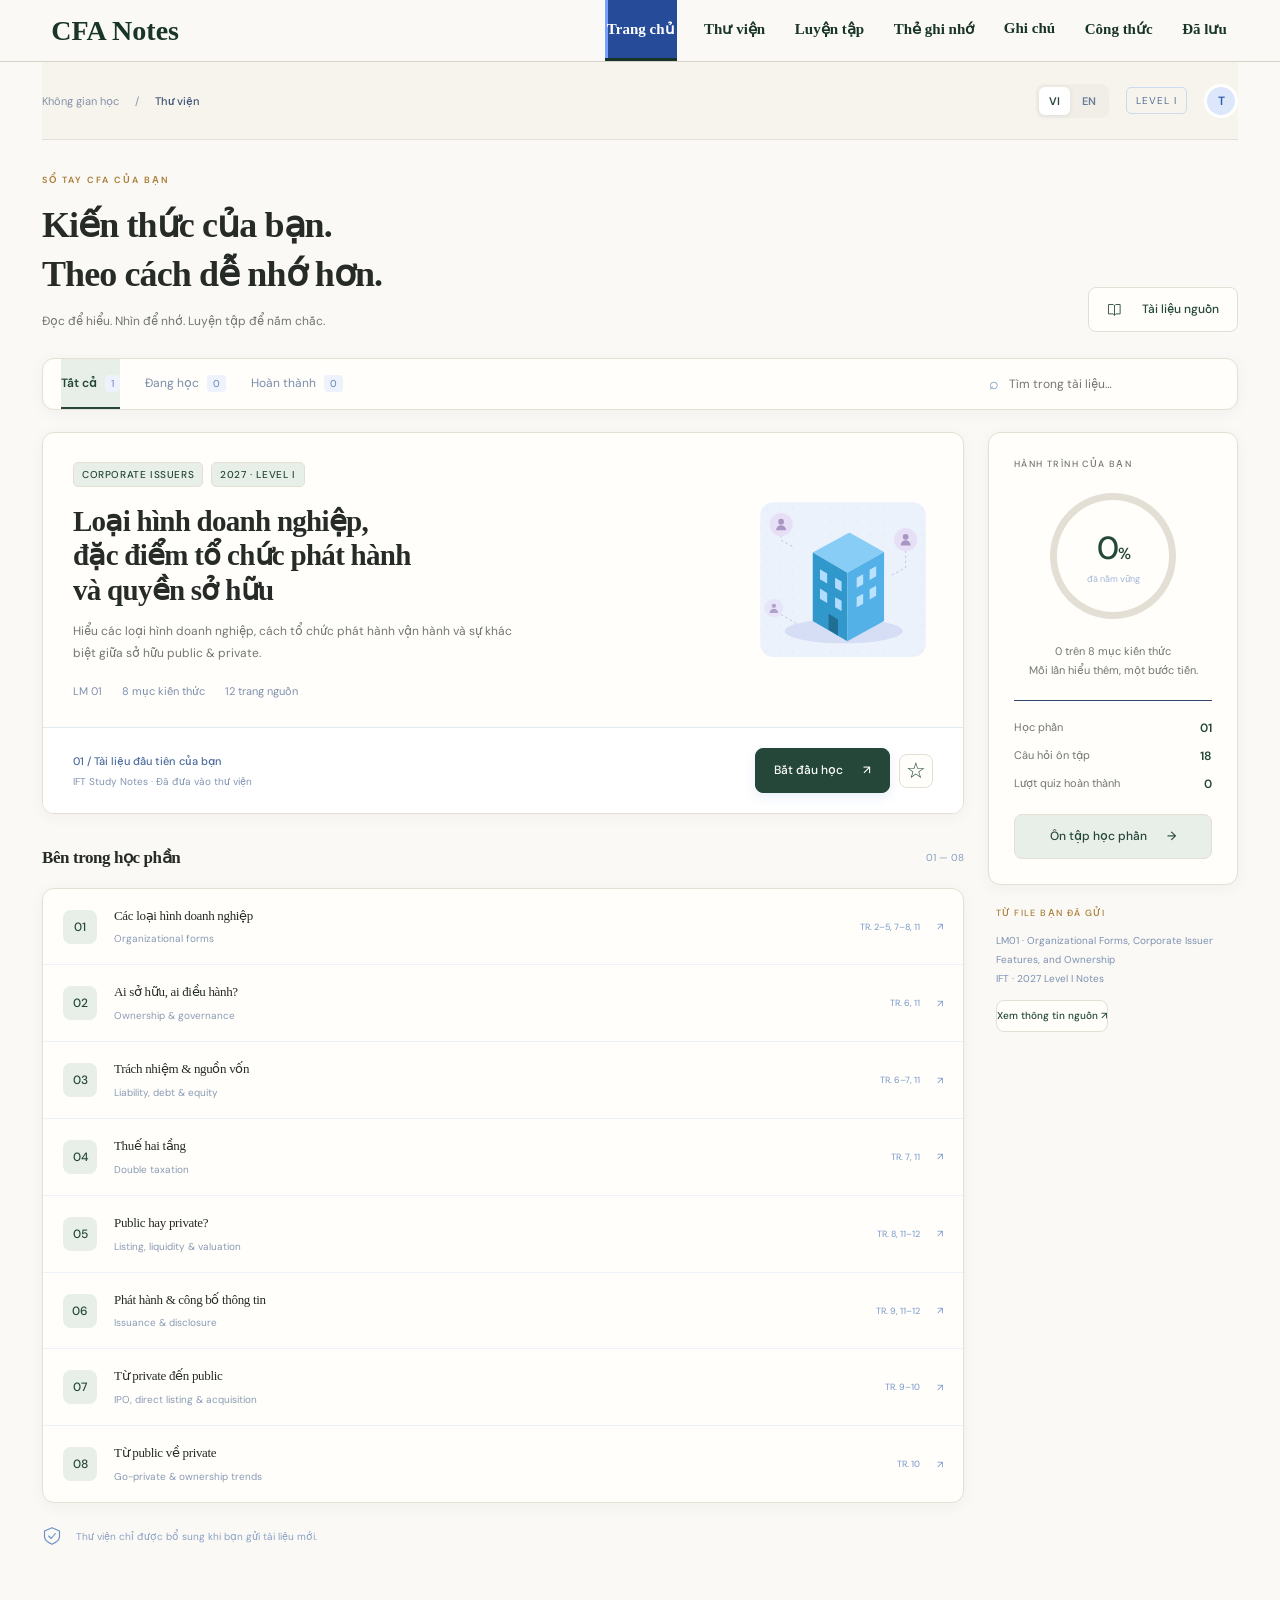
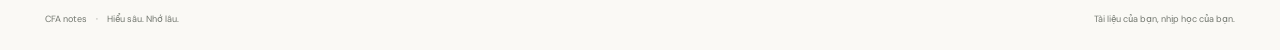
==== commit a172c904: "Preserve notebook navigation in Canva header" ====
--- a/notebook.html
+++ b/notebook.html
@@ -1 +1 @@
-<!doctype html><html lang="vi"><head><meta charset="UTF-8"><meta name="viewport" content="width=device-width,initial-scale=1"><meta name="theme-color" content="#0e1e3b"><meta name="description" content="CFA Notes — không gian học từ tài liệu của bạn. Đọc, hiểu qua sơ đồ và ôn tập."><title>CFA Notes — Không gian học của bạn</title><link rel="stylesheet" href="style.css?v=3"><link rel="stylesheet" href="redesign.css?v=3"><link rel="stylesheet" href="unified.css?v=3"><link rel="stylesheet" href="canva-layout.css"></head><body><div class="canvas-nav"><strong>CFA Notes</strong><nav class="canvas-links"><a href="index.html#home" data-route="home" data-en="Home" data-vi="Trang chủ">Trang chủ</a><a href="index.html#library" data-route="library" data-en="Library" data-vi="Thư viện">Thư viện</a><a href="index.html#quiz" data-route="quiz" data-en="Quizzes" data-vi="Luyện tập">Luyện tập</a><a href="index.html#flashcards" data-route="flashcards" data-en="Flashcards" data-vi="Thẻ ghi nhớ">Thẻ ghi nhớ</a><a href="index.html#notes" data-route="notes" data-en="Notes" data-vi="Ghi chú">Ghi chú</a><a href="index.html#formulas" data-route="formulas" data-en="Formulas" data-vi="Công thức">Công thức</a><a href="index.html#saved" data-route="saved" data-en="Saved" data-vi="Đã lưu">Đã lưu</a></nav></div><a class="skip" href="#content">Đến nội dung</a><aside class="sidebar"><a class="brand" href="#home"><span class="brand-icon">c<span>n</span></span><div>CFA<span>notes</span><small>KHÔNG GIAN HỌC CÁ NHÂN</small></div></a><div class="space-label">KHÔNG GIAN CỦA BẠN</div><nav id="nav"></nav><div class="side-course"><span class="orange-dot"></span> ĐANG HỌC<div>Corporate Issuers</div><small>Level I · Tài liệu 2027</small></div><div class="side-bottom"><a href="#settings"><span class="storage-dot"></span>Lưu trên thiết bị này <span>↗</span></a><small>Ghi chú & tiến độ học của bạn</small></div></aside><div class="shell"><header><div class="breadcrumb">Không gian học <span>/</span><b id="crumb">Thư viện</b></div><div class="top-meta"><span class="outline-tag">LEVEL I</span><a class="header-settings" href="#settings" aria-label="Tiến độ & dữ liệu"><svg viewBox="0 0 24 24" fill="none" stroke="currentColor" stroke-width="1.5"><path d="M4 7h16M4 17h16M8 4v6M16 14v6"/></svg></a><span class="avatar">T</span></div></header><main id="content" tabindex="-1"></main><footer><span>CFA notes <span class="footer-dot">·</span> Hiểu sâu. Nhớ lâu.</span><span>Tài liệu của bạn, nhịp học của bạn.</span></footer></div><dialog id="note-dialog"><form id="note-form"><div class="modal-top"><div><div class="eyebrow">SỔ TAY CÁ NHÂN</div><h2 id="note-heading">Thêm ghi chú</h2></div><button type="button" data-close aria-label="Đóng" class="icon-button">×</button></div><input type="hidden" name="id"><label>Tiêu đề<input name="title" required maxlength="160" placeholder="Điều mình muốn ghi nhớ…"></label><label>Gắn với mục<select name="section" id="note-section"></select></label><label>Nội dung<textarea name="body" rows="7" required placeholder="Viết lại theo cách hiểu của bạn…"></textarea></label><label>Ảnh ghi chú · PNG, JPEG, WebP · tối đa 2 MB<input name="image" type="file" accept="image/png,image/jpeg,image/webp"></label><label class="check-label"><input name="removeImage" type="checkbox"> Bỏ ảnh đang lưu</label><p class="error" id="note-error" role="alert"></p><button class="button dark" type="submit">Lưu ghi chú <span>↗</span></button></form></dialog><dialog id="source-dialog"><div class="modal-top"><div><div class="eyebrow">TÀI LIỆU NGUỒN · 01</div><h2>Học từ file bạn gửi</h2></div><button data-close class="icon-button" aria-label="Đóng">×</button></div><div id="source-info"></div></dialog><input id="import-file" type="file" accept="application/json" hidden><div id="toast" role="status"></div><script src="boot.js?v=3"></script><script src="canva-layout.js"></script></body></html>
+<!doctype html><html lang="vi"><head><meta charset="UTF-8"><meta name="viewport" content="width=device-width,initial-scale=1"><meta name="theme-color" content="#0e1e3b"><meta name="description" content="CFA Notes — không gian học từ tài liệu của bạn. Đọc, hiểu qua sơ đồ và ôn tập."><title>CFA Notes — Không gian học của bạn</title><link rel="stylesheet" href="style.css?v=3"><link rel="stylesheet" href="redesign.css?v=3"><link rel="stylesheet" href="unified.css?v=3"><link rel="stylesheet" href="canva-layout.css"></head><body><div class="canvas-nav"><strong>CFA Notes</strong><nav class="canvas-links"><a href="index.html#home" data-route="home" data-en="Home" data-vi="Trang chủ">Trang chủ</a><a href="#home" data-route="library" data-en="Library" data-vi="Thư viện">Thư viện</a><a href="#quiz" data-route="quiz" data-en="Quizzes" data-vi="Luyện tập">Luyện tập</a><a href="#flashcards" data-route="flashcards" data-en="Flashcards" data-vi="Thẻ ghi nhớ">Thẻ ghi nhớ</a><a href="#notes" data-route="notes" data-en="Notes" data-vi="Ghi chú">Ghi chú</a><a href="index.html#formulas" data-route="formulas" data-en="Formulas" data-vi="Công thức">Công thức</a><a href="#saved" data-route="saved" data-en="Saved" data-vi="Đã lưu">Đã lưu</a></nav></div><a class="skip" href="#content">Đến nội dung</a><aside class="sidebar"><a class="brand" href="#home"><span class="brand-icon">c<span>n</span></span><div>CFA<span>notes</span><small>KHÔNG GIAN HỌC CÁ NHÂN</small></div></a><div class="space-label">KHÔNG GIAN CỦA BẠN</div><nav id="nav"></nav><div class="side-course"><span class="orange-dot"></span> ĐANG HỌC<div>Corporate Issuers</div><small>Level I · Tài liệu 2027</small></div><div class="side-bottom"><a href="#settings"><span class="storage-dot"></span>Lưu trên thiết bị này <span>↗</span></a><small>Ghi chú & tiến độ học của bạn</small></div></aside><div class="shell"><header><div class="breadcrumb">Không gian học <span>/</span><b id="crumb">Thư viện</b></div><div class="top-meta"><span class="outline-tag">LEVEL I</span><a class="header-settings" href="#settings" aria-label="Tiến độ & dữ liệu"><svg viewBox="0 0 24 24" fill="none" stroke="currentColor" stroke-width="1.5"><path d="M4 7h16M4 17h16M8 4v6M16 14v6"/></svg></a><span class="avatar">T</span></div></header><main id="content" tabindex="-1"></main><footer><span>CFA notes <span class="footer-dot">·</span> Hiểu sâu. Nhớ lâu.</span><span>Tài liệu của bạn, nhịp học của bạn.</span></footer></div><dialog id="note-dialog"><form id="note-form"><div class="modal-top"><div><div class="eyebrow">SỔ TAY CÁ NHÂN</div><h2 id="note-heading">Thêm ghi chú</h2></div><button type="button" data-close aria-label="Đóng" class="icon-button">×</button></div><input type="hidden" name="id"><label>Tiêu đề<input name="title" required maxlength="160" placeholder="Điều mình muốn ghi nhớ…"></label><label>Gắn với mục<select name="section" id="note-section"></select></label><label>Nội dung<textarea name="body" rows="7" required placeholder="Viết lại theo cách hiểu của bạn…"></textarea></label><label>Ảnh ghi chú · PNG, JPEG, WebP · tối đa 2 MB<input name="image" type="file" accept="image/png,image/jpeg,image/webp"></label><label class="check-label"><input name="removeImage" type="checkbox"> Bỏ ảnh đang lưu</label><p class="error" id="note-error" role="alert"></p><button class="button dark" type="submit">Lưu ghi chú <span>↗</span></button></form></dialog><dialog id="source-dialog"><div class="modal-top"><div><div class="eyebrow">TÀI LIỆU NGUỒN · 01</div><h2>Học từ file bạn gửi</h2></div><button data-close class="icon-button" aria-label="Đóng">×</button></div><div id="source-info"></div></dialog><input id="import-file" type="file" accept="application/json" hidden><div id="toast" role="status"></div><script src="boot.js?v=3"></script><script src="canva-layout.js"></script></body></html>
--- a/canva-layout.css
+++ b/canva-layout.css
@@ -14,3 +14,4 @@
 :root{--pen:url([data-uri]);--column:url([data-uri])}#academy[hidden]{display:none!important}.lesson-spread{display:grid;grid-template-columns:minmax(155px,1fr) minmax(0,3fr) minmax(145px,1fr);gap:28px}.lesson-spread aside,.lesson-spread article{padding:20px;border:1px solid var(--rule);background:var(--site-paper)}.lesson-spread h2{font-size:32px}.lesson-spread h3,.lesson-spread h4{font-size:18px;margin:12px 0}.lesson-spread p{margin:16px 0}.lesson-spread aside button{display:block;width:100%;text-align:left;padding:8px}.lesson-spread .current,.lesson-spread article button{background:#193429;color:white;padding:8px 12px}.lesson-spread footer{display:flex;flex-wrap:wrap;gap:10px;margin-top:24px}.lesson-spread aside:last-child{background:var(--column) right bottom/100% auto no-repeat var(--site-paper);padding-bottom:125px}
 #view-quiz:not(.hidden),#view-flashcards:not(.hidden),#view-notes:not(.hidden),#view-formulas:not(.hidden){max-width:960px;margin:auto}#view-flashcards article{padding:40px!important;text-align:center}#view-flashcards article h3,#view-quiz article h3{font-size:26px}
 @media(max-width:760px){.lesson-spread{grid-template-columns:1fr}.lesson-spread aside:first-child{max-height:120px;overflow:auto}}
+.canvas-nav .canvas-links{margin:0;padding:0;display:flex;overflow-x:auto}.canvas-nav .canvas-links a{font:600 15px Georgia,serif;border-radius:0;display:block}
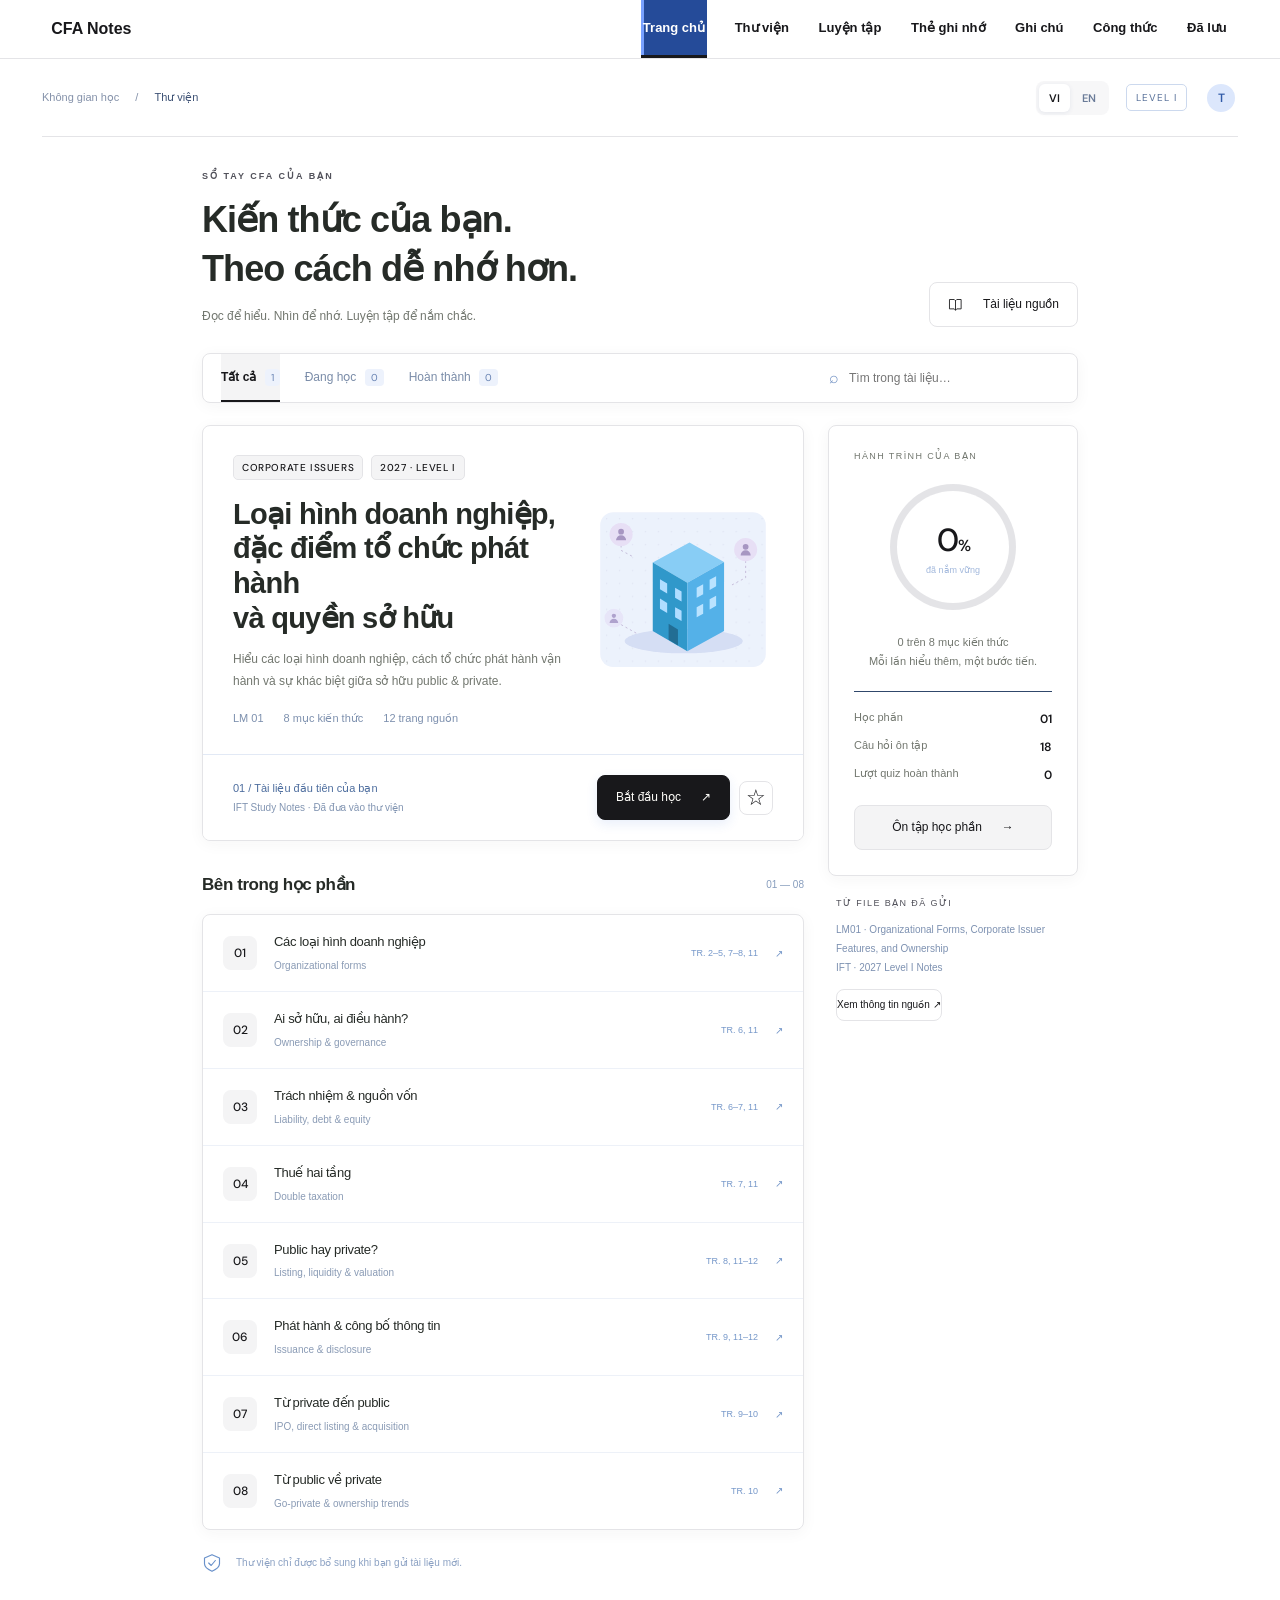
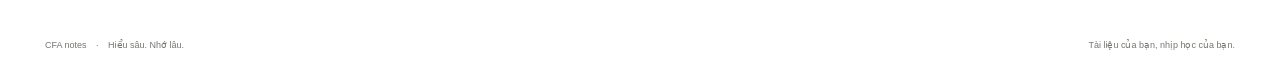
==== commit f1bc3898: "Apply the supplied minimalist white workspace to the three-level course" ====
--- a/notebook.html
+++ b/notebook.html
@@ -1 +1,4 @@
-<!doctype html><html lang="vi"><head><meta charset="UTF-8"><meta name="viewport" content="width=device-width,initial-scale=1"><meta name="theme-color" content="#0e1e3b"><meta name="description" content="CFA Notes — không gian học từ tài liệu của bạn. Đọc, hiểu qua sơ đồ và ôn tập."><title>CFA Notes — Không gian học của bạn</title><link rel="stylesheet" href="style.css?v=3"><link rel="stylesheet" href="redesign.css?v=3"><link rel="stylesheet" href="unified.css?v=3"><link rel="stylesheet" href="canva-layout.css"></head><body><div class="canvas-nav"><strong>CFA Notes</strong><nav class="canvas-links"><a href="index.html#home" data-route="home" data-en="Home" data-vi="Trang chủ">Trang chủ</a><a href="#home" data-route="library" data-en="Library" data-vi="Thư viện">Thư viện</a><a href="#quiz" data-route="quiz" data-en="Quizzes" data-vi="Luyện tập">Luyện tập</a><a href="#flashcards" data-route="flashcards" data-en="Flashcards" data-vi="Thẻ ghi nhớ">Thẻ ghi nhớ</a><a href="#notes" data-route="notes" data-en="Notes" data-vi="Ghi chú">Ghi chú</a><a href="index.html#formulas" data-route="formulas" data-en="Formulas" data-vi="Công thức">Công thức</a><a href="#saved" data-route="saved" data-en="Saved" data-vi="Đã lưu">Đã lưu</a></nav></div><a class="skip" href="#content">Đến nội dung</a><aside class="sidebar"><a class="brand" href="#home"><span class="brand-icon">c<span>n</span></span><div>CFA<span>notes</span><small>KHÔNG GIAN HỌC CÁ NHÂN</small></div></a><div class="space-label">KHÔNG GIAN CỦA BẠN</div><nav id="nav"></nav><div class="side-course"><span class="orange-dot"></span> ĐANG HỌC<div>Corporate Issuers</div><small>Level I · Tài liệu 2027</small></div><div class="side-bottom"><a href="#settings"><span class="storage-dot"></span>Lưu trên thiết bị này <span>↗</span></a><small>Ghi chú & tiến độ học của bạn</small></div></aside><div class="shell"><header><div class="breadcrumb">Không gian học <span>/</span><b id="crumb">Thư viện</b></div><div class="top-meta"><span class="outline-tag">LEVEL I</span><a class="header-settings" href="#settings" aria-label="Tiến độ & dữ liệu"><svg viewBox="0 0 24 24" fill="none" stroke="currentColor" stroke-width="1.5"><path d="M4 7h16M4 17h16M8 4v6M16 14v6"/></svg></a><span class="avatar">T</span></div></header><main id="content" tabindex="-1"></main><footer><span>CFA notes <span class="footer-dot">·</span> Hiểu sâu. Nhớ lâu.</span><span>Tài liệu của bạn, nhịp học của bạn.</span></footer></div><dialog id="note-dialog"><form id="note-form"><div class="modal-top"><div><div class="eyebrow">SỔ TAY CÁ NHÂN</div><h2 id="note-heading">Thêm ghi chú</h2></div><button type="button" data-close aria-label="Đóng" class="icon-button">×</button></div><input type="hidden" name="id"><label>Tiêu đề<input name="title" required maxlength="160" placeholder="Điều mình muốn ghi nhớ…"></label><label>Gắn với mục<select name="section" id="note-section"></select></label><label>Nội dung<textarea name="body" rows="7" required placeholder="Viết lại theo cách hiểu của bạn…"></textarea></label><label>Ảnh ghi chú · PNG, JPEG, WebP · tối đa 2 MB<input name="image" type="file" accept="image/png,image/jpeg,image/webp"></label><label class="check-label"><input name="removeImage" type="checkbox"> Bỏ ảnh đang lưu</label><p class="error" id="note-error" role="alert"></p><button class="button dark" type="submit">Lưu ghi chú <span>↗</span></button></form></dialog><dialog id="source-dialog"><div class="modal-top"><div><div class="eyebrow">TÀI LIỆU NGUỒN · 01</div><h2>Học từ file bạn gửi</h2></div><button data-close class="icon-button" aria-label="Đóng">×</button></div><div id="source-info"></div></dialog><input id="import-file" type="file" accept="application/json" hidden><div id="toast" role="status"></div><script src="boot.js?v=3"></script><script src="canva-layout.js"></script></body></html>
+<!doctype html><html lang="vi"><head><meta charset="UTF-8"><meta name="viewport" content="width=device-width,initial-scale=1"><meta name="theme-color" content="#0e1e3b"><meta name="description" content="CFA Notes — không gian học từ tài liệu của bạn. Đọc, hiểu qua sơ đồ và ôn tập."><title>CFA Notes — Không gian học của bạn</title><link rel="stylesheet" href="style.css?v=3"><link rel="stylesheet" href="redesign.css?v=3"><link rel="stylesheet" href="unified.css?v=3"><link rel="stylesheet" href="canva-layout.css"><style>
+:root{--site-bg:#fff;--site-paper:#fff;--site-paper-2:#f7f7f8;--site-line:#e4e4e7;--site-green:#18181b;--site-green-deep:#18181b;--site-gold:#52525b;--site-green-soft:#f4f4f5;--site-radius:8px;--canvas:white;--forest:#18181b;--brass:#52525b}
+body,h1,h2,h3,h4,.brand,.module-title,.reader-head h1,.canvas-nav,.canvas-nav .canvas-links a{font-family:Inter,Arial,sans-serif!important}.canvas-nav strong{font:600 16px Inter,Arial,sans-serif}.canvas-nav{border-bottom:1px solid #e4e4e7}.canvas-nav .canvas-links a{font-size:13px}.shell main{max-width:960px;margin:auto}.shell header{background:white!important}
+</style></head><body><div class="canvas-nav"><strong>CFA Notes</strong><nav class="canvas-links"><a href="index.html#home" data-route="home" data-en="Home" data-vi="Trang chủ">Trang chủ</a><a href="#home" data-route="library" data-en="Library" data-vi="Thư viện">Thư viện</a><a href="#quiz" data-route="quiz" data-en="Quizzes" data-vi="Luyện tập">Luyện tập</a><a href="#flashcards" data-route="flashcards" data-en="Flashcards" data-vi="Thẻ ghi nhớ">Thẻ ghi nhớ</a><a href="#notes" data-route="notes" data-en="Notes" data-vi="Ghi chú">Ghi chú</a><a href="index.html#formulas" data-route="formulas" data-en="Formulas" data-vi="Công thức">Công thức</a><a href="#saved" data-route="saved" data-en="Saved" data-vi="Đã lưu">Đã lưu</a></nav></div><a class="skip" href="#content">Đến nội dung</a><aside class="sidebar"><a class="brand" href="#home"><span class="brand-icon">c<span>n</span></span><div>CFA<span>notes</span><small>KHÔNG GIAN HỌC CÁ NHÂN</small></div></a><div class="space-label">KHÔNG GIAN CỦA BẠN</div><nav id="nav"></nav><div class="side-course"><span class="orange-dot"></span> ĐANG HỌC<div>Corporate Issuers</div><small>Level I · Tài liệu 2027</small></div><div class="side-bottom"><a href="#settings"><span class="storage-dot"></span>Lưu trên thiết bị này <span>↗</span></a><small>Ghi chú & tiến độ học của bạn</small></div></aside><div class="shell"><header><div class="breadcrumb">Không gian học <span>/</span><b id="crumb">Thư viện</b></div><div class="top-meta"><span class="outline-tag">LEVEL I</span><a class="header-settings" href="#settings" aria-label="Tiến độ & dữ liệu"><svg viewBox="0 0 24 24" fill="none" stroke="currentColor" stroke-width="1.5"><path d="M4 7h16M4 17h16M8 4v6M16 14v6"/></svg></a><span class="avatar">T</span></div></header><main id="content" tabindex="-1"></main><footer><span>CFA notes <span class="footer-dot">·</span> Hiểu sâu. Nhớ lâu.</span><span>Tài liệu của bạn, nhịp học của bạn.</span></footer></div><dialog id="note-dialog"><form id="note-form"><div class="modal-top"><div><div class="eyebrow">SỔ TAY CÁ NHÂN</div><h2 id="note-heading">Thêm ghi chú</h2></div><button type="button" data-close aria-label="Đóng" class="icon-button">×</button></div><input type="hidden" name="id"><label>Tiêu đề<input name="title" required maxlength="160" placeholder="Điều mình muốn ghi nhớ…"></label><label>Gắn với mục<select name="section" id="note-section"></select></label><label>Nội dung<textarea name="body" rows="7" required placeholder="Viết lại theo cách hiểu của bạn…"></textarea></label><label>Ảnh ghi chú · PNG, JPEG, WebP · tối đa 2 MB<input name="image" type="file" accept="image/png,image/jpeg,image/webp"></label><label class="check-label"><input name="removeImage" type="checkbox"> Bỏ ảnh đang lưu</label><p class="error" id="note-error" role="alert"></p><button class="button dark" type="submit">Lưu ghi chú <span>↗</span></button></form></dialog><dialog id="source-dialog"><div class="modal-top"><div><div class="eyebrow">TÀI LIỆU NGUỒN · 01</div><h2>Học từ file bạn gửi</h2></div><button data-close class="icon-button" aria-label="Đóng">×</button></div><div id="source-info"></div></dialog><input id="import-file" type="file" accept="application/json" hidden><div id="toast" role="status"></div><script src="boot.js?v=3"></script><script src="canva-layout.js"></script></body></html>
